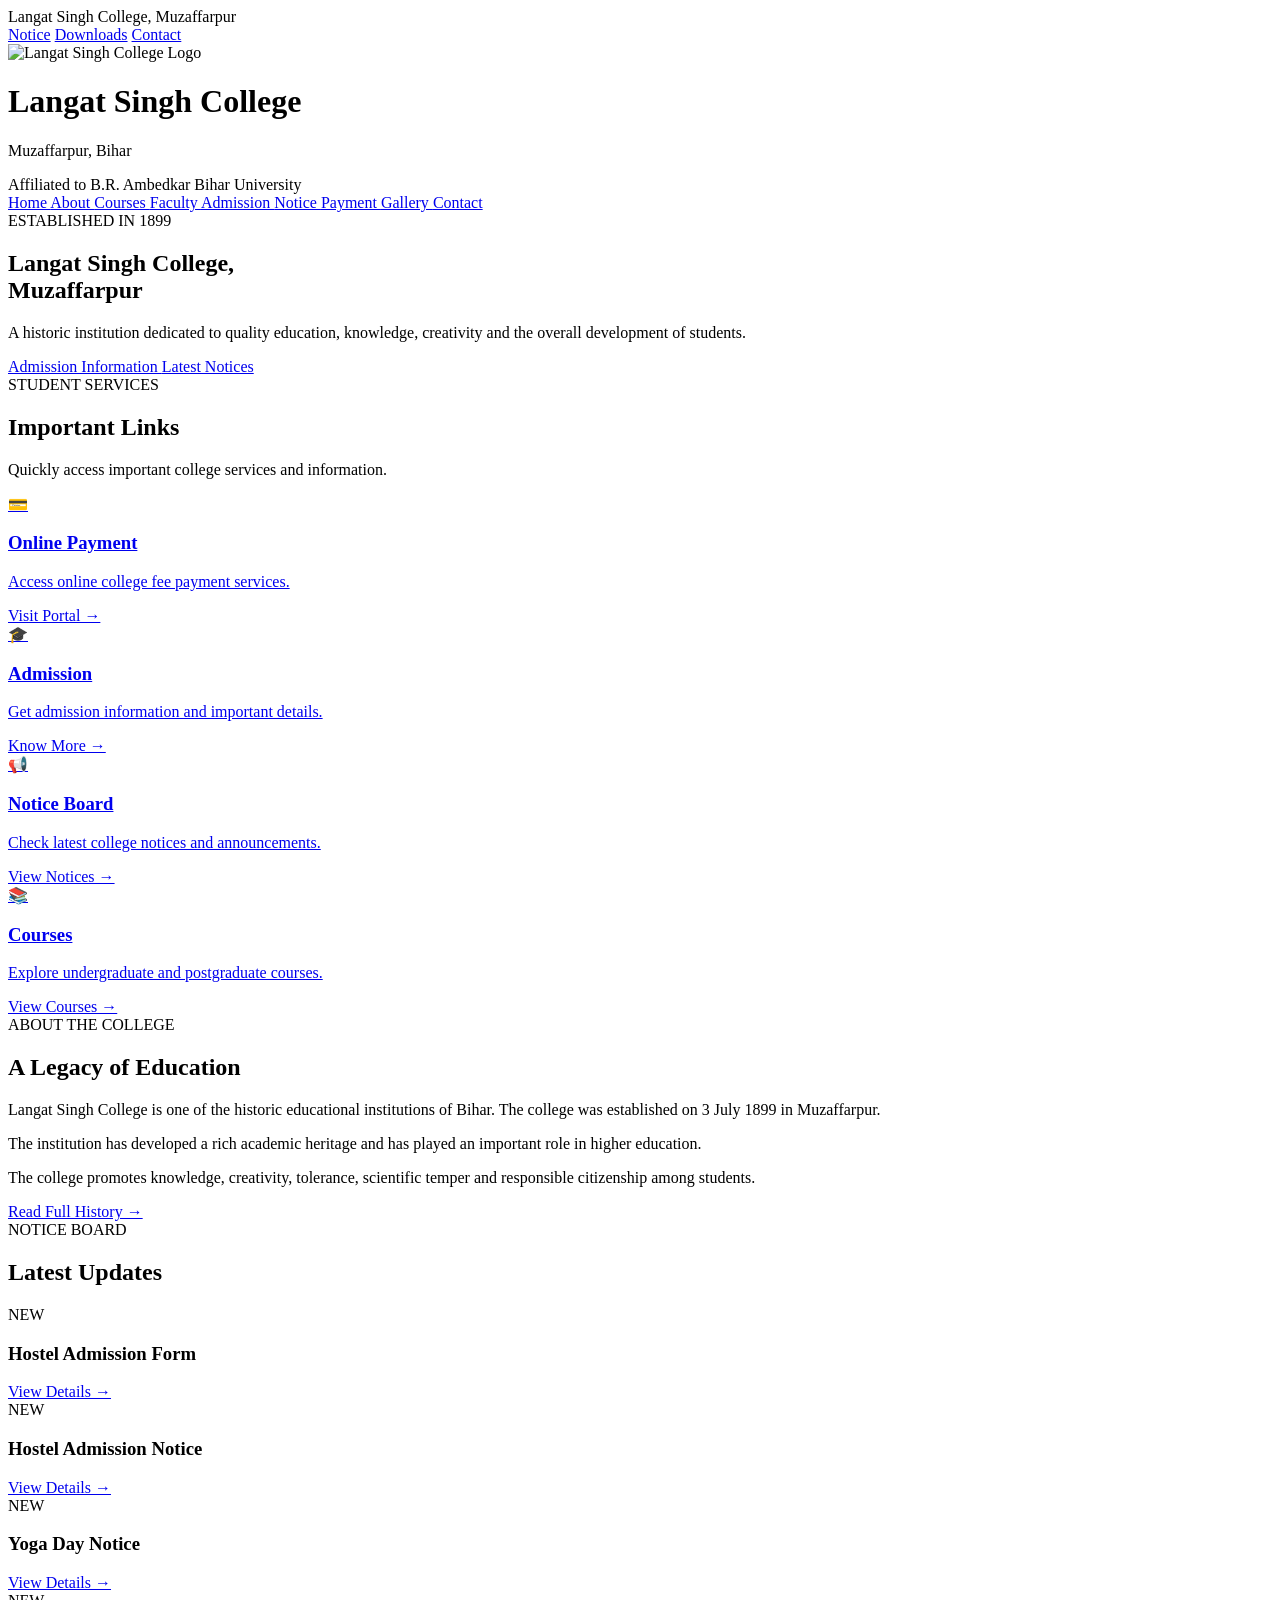
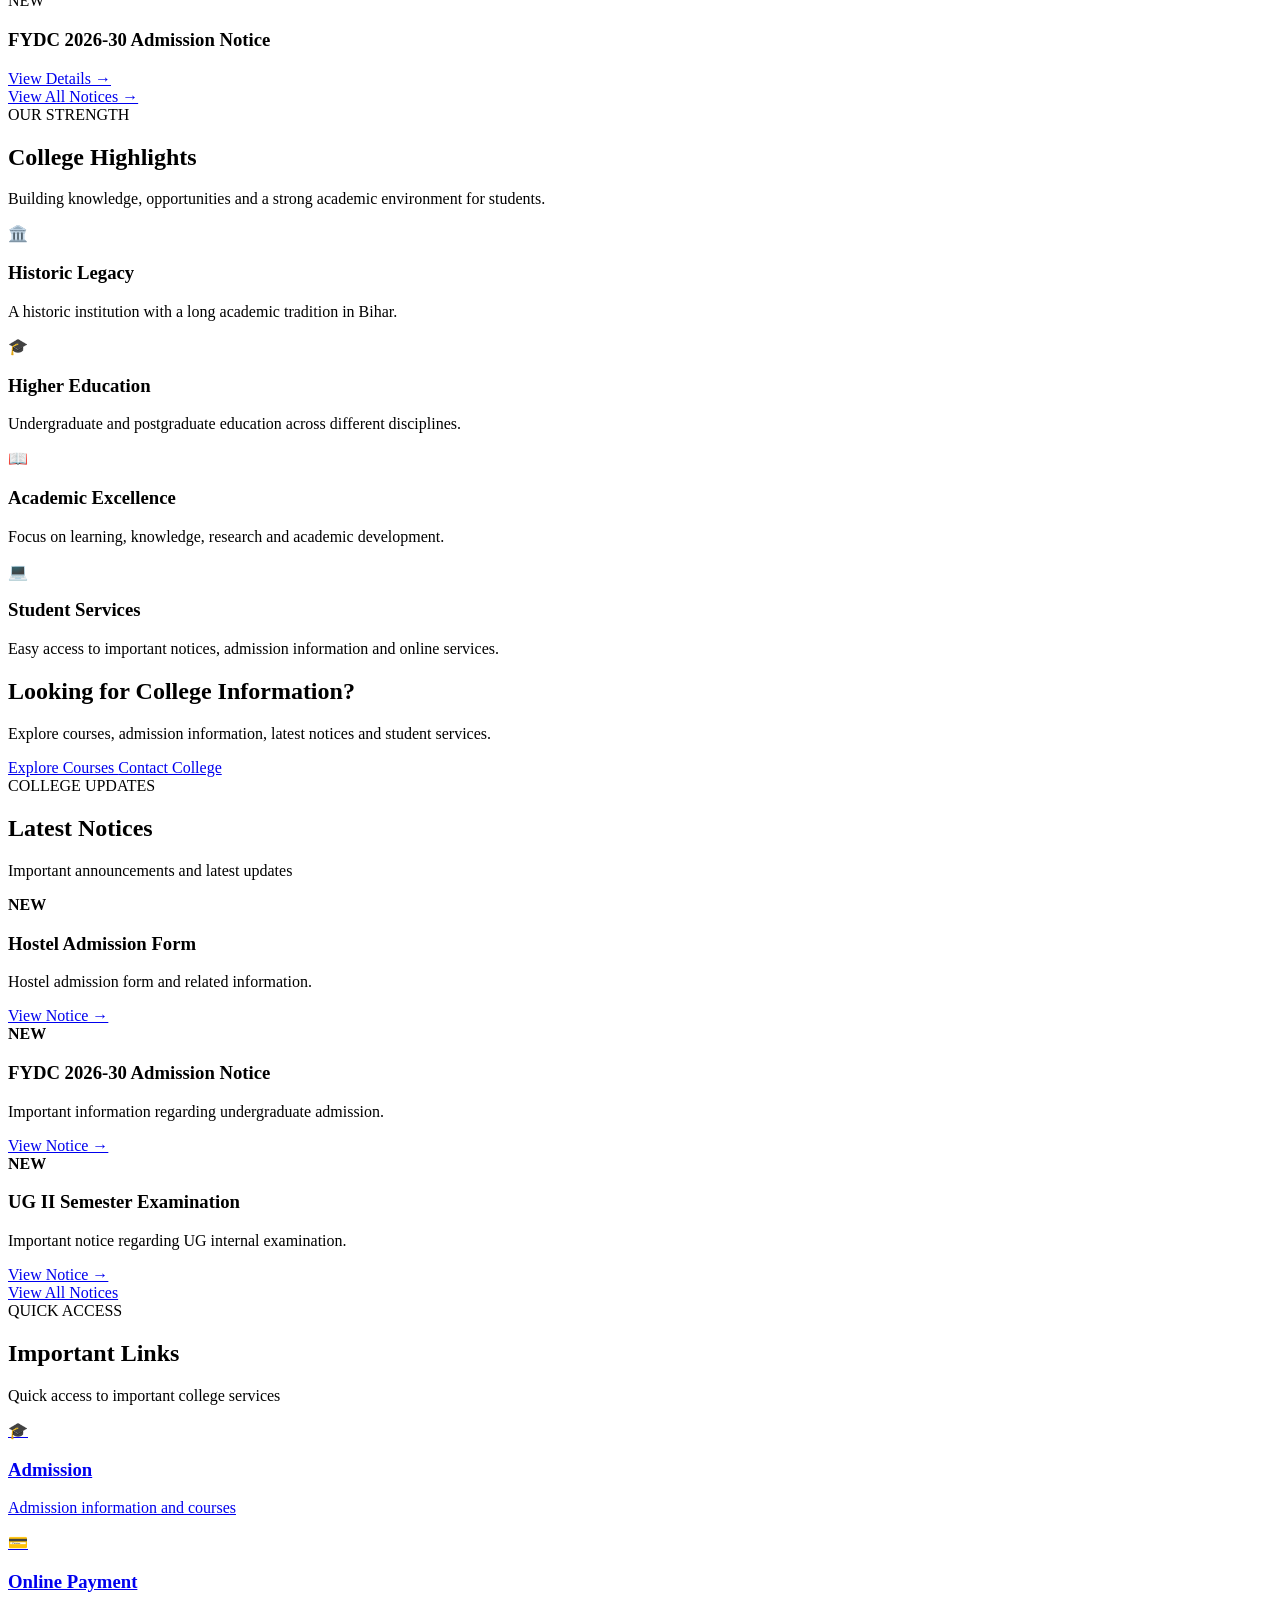
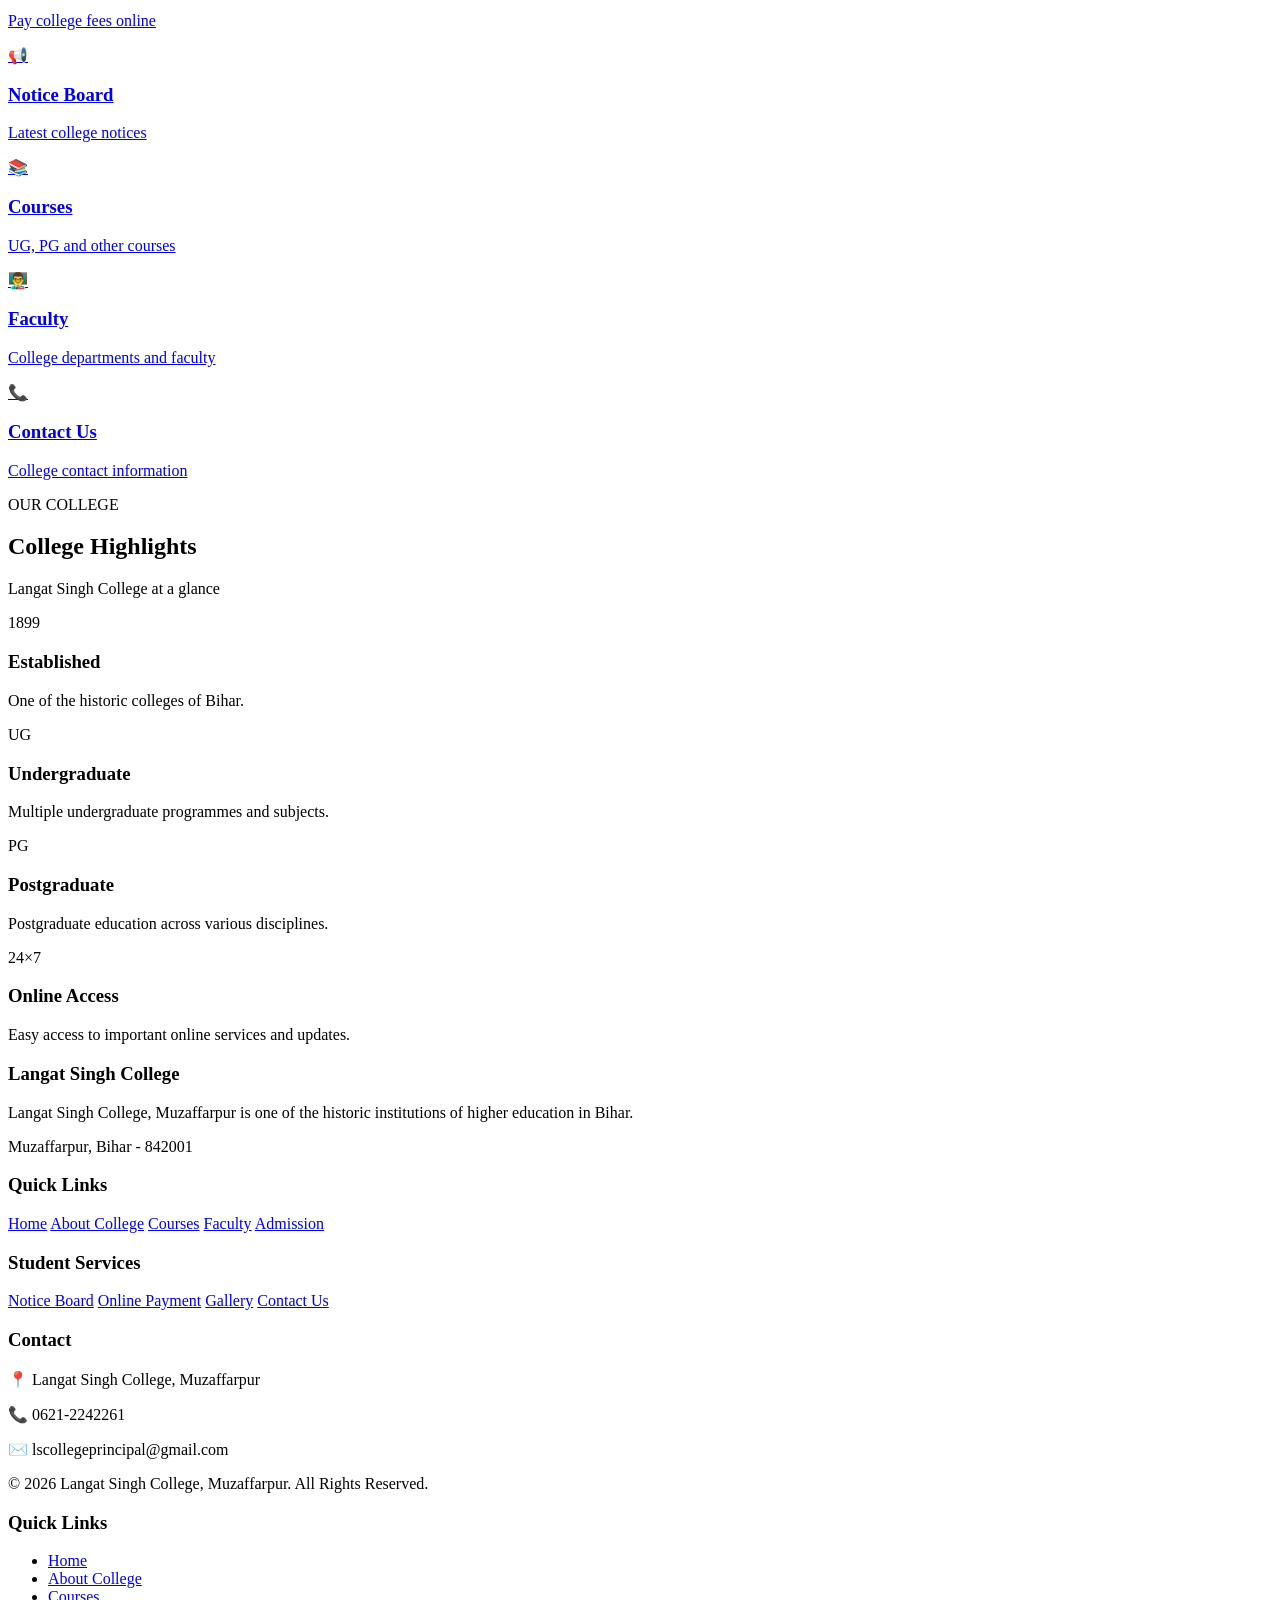
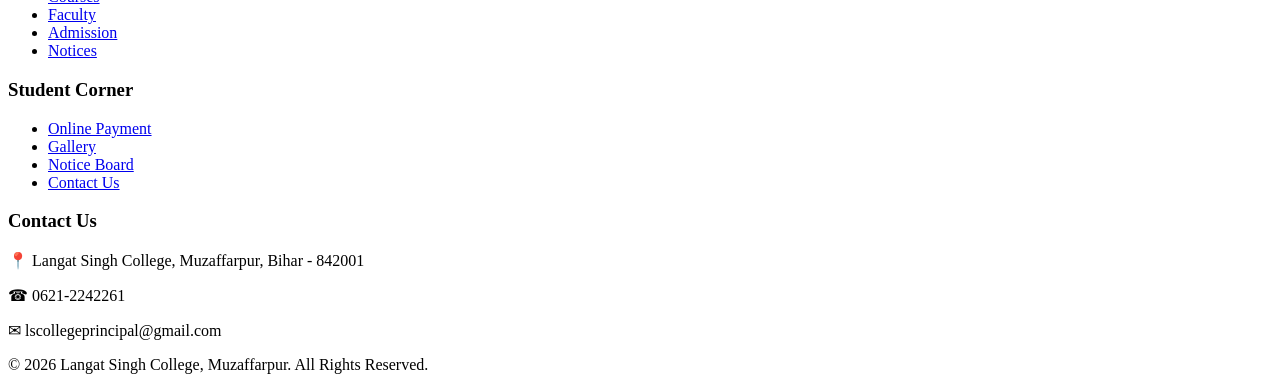
==== index.html @ 0f3611cc "Add files via upload" ====
<!DOCTYPE html>
<html lang="en">

<head>
    <meta charset="UTF-8">
    <meta name="viewport" content="width=device-width, initial-scale=1.0">

    <title>Langat Singh College | Muzaffarpur</title>

    <meta name="description"
        content="Langat Singh College, Muzaffarpur, Bihar - Official college information, admission, courses, notices and student services.">

    <link rel="stylesheet" href="css/style.css">
</head>

<body>

    <!-- ================= TOP BAR ================= -->

    <div class="top-bar">

        <div class="container top-bar-content">

            <div class="top-left">
                <span>Langat Singh College, Muzaffarpur</span>
            </div>

            <div class="top-right">
                <a href="notices.html">Notice</a>
                <a href="#">Downloads</a>
                <a href="contact.html">Contact</a>
            </div>

        </div>

    </div>


    <!-- ================= COLLEGE HEADER ================= -->

    <header class="college-header">

        <div class="container header-content">

            <div class="college-logo">
    <img src="images/logo.png" alt="Langat Singh College Logo">
</div>

                
            

            


            <div class="college-title">

                <h1>Langat Singh College</h1>

                <p>Muzaffarpur, Bihar</p>

                <span>
                    Affiliated to B.R. Ambedkar Bihar University
                </span>

            </div>

        </div>

    </header>


    <!-- ================= NAVIGATION ================= -->

    <nav class="navbar">

        <div class="container">

            <div class="nav-links">

                <a href="index.html" class="active">
                    Home
                </a>

                <a href="about.html">
                    About
                </a>

                <a href="courses.html">
                    Courses
                </a>

                <a href="faculty.html">
                    Faculty
                </a>

                <a href="admission.html">
                    Admission
                </a>

                <a href="notices.html">
                    Notice
                </a>

                <a href="payment.html">
                    Payment
                </a>

                <a href="gallery.html">
                    Gallery
                </a>

                <a href="contact.html">
                    Contact
                </a>

            </div>

        </div>

    </nav>


    <!-- ================= HERO SECTION ================= -->

    <section class="hero">

        <div class="container">

            <div class="hero-content">

                <div class="hero-text">

                    <div class="hero-tag">
                        ESTABLISHED IN 1899
                    </div>


                    <h2>
                        Langat Singh College,
                        <br>
                        Muzaffarpur
                    </h2>


                    <p>
                        A historic institution dedicated to quality
                        education, knowledge, creativity and the overall
                        development of students.
                    </p>


                    <div class="hero-buttons">

                        <a href="admission.html" class="btn">
                            Admission Information
                        </a>

                        <a href="notices.html" class="btn btn-outline">
                            Latest Notices
                        </a>

                    </div>

                </div>

            </div>

        </div>

    </section>


    <!-- ================= IMPORTANT SERVICES ================= -->

    <section class="quick-section">

        <div class="container">

            <div class="section-heading">

                <span>STUDENT SERVICES</span>

                <h2>
                    Important Links
                </h2>

                <p>
                    Quickly access important college services and
                    information.
                </p>

            </div>


            <div class="services-grid">


                <!-- PAYMENT -->

                <a href="payment.html" class="service-card">

                    <div class="service-icon">
                        💳
                    </div>

                    <h3>
                        Online Payment
                    </h3>

                    <p>
                        Access online college fee payment services.
                    </p>

                    <span class="read-more">
                        Visit Portal →
                    </span>

                </a>


                <!-- ADMISSION -->

                <a href="admission.html" class="service-card">

                    <div class="service-icon">
                        🎓
                    </div>

                    <h3>
                        Admission
                    </h3>

                    <p>
                        Get admission information and important details.
                    </p>

                    <span class="read-more">
                        Know More →
                    </span>

                </a>


                <!-- NOTICE -->

                <a href="notices.html" class="service-card">

                    <div class="service-icon">
                        📢
                    </div>

                    <h3>
                        Notice Board
                    </h3>

                    <p>
                        Check latest college notices and announcements.
                    </p>

                    <span class="read-more">
                        View Notices →
                    </span>

                </a>


                <!-- COURSES -->

                <a href="courses.html" class="service-card">

                    <div class="service-icon">
                        📚
                    </div>

                    <h3>
                        Courses
                    </h3>

                    <p>
                        Explore undergraduate and postgraduate courses.
                    </p>

                    <span class="read-more">
                        View Courses →
                    </span>

                </a>

            </div>

        </div>

    </section>


    <!-- ================= ABOUT + NOTICE ================= -->

    <section class="main-section">

        <div class="container main-grid">


            <!-- ABOUT COLLEGE -->

            <div class="about-box">

                <div class="section-heading left">

                    <span>ABOUT THE COLLEGE</span>

                    <h2>
                        A Legacy of Education
                    </h2>

                </div>


                <p>
                    Langat Singh College is one of the historic
                    educational institutions of Bihar. The college
                    was established on 3 July 1899 in Muzaffarpur.
                </p>


                <p>
                    The institution has developed a rich academic
                    heritage and has played an important role in
                    higher education.
                </p>


                <p>
                    The college promotes knowledge, creativity,
                    tolerance, scientific temper and responsible
                    citizenship among students.
                </p>


                <a href="about.html" class="read-more">
                    Read Full History →
                </a>

            </div>


            <!-- NOTICE BOARD -->

            <div class="notice-box">

                <div class="section-heading left">

                    <span>NOTICE BOARD</span>

                    <h2>
                        Latest Updates
                    </h2>

                </div>


                <div class="notice-list">


                    <div class="notice-item">

                        <div class="notice-date">
                            NEW
                        </div>

                        <div class="notice-content">

                            <h3>
                                Hostel Admission Form
                            </h3>

                            <a href="notices.html">
                                View Details →
                            </a>

                        </div>

                    </div>


                    <div class="notice-item">

                        <div class="notice-date">
                            NEW
                        </div>

                        <div class="notice-content">

                            <h3>
                                Hostel Admission Notice
                            </h3>

                            <a href="notices.html">
                                View Details →
                            </a>

                        </div>

                    </div>


                    <div class="notice-item">

                        <div class="notice-date">
                            NEW
                        </div>

                        <div class="notice-content">

                            <h3>
                                Yoga Day Notice
                            </h3>

                            <a href="notices.html">
                                View Details →
                            </a>

                        </div>

                    </div>


                    <div class="notice-item">

                        <div class="notice-date">
                            NEW
                        </div>

                        <div class="notice-content">

                            <h3>
                                FYDC 2026-30 Admission Notice
                            </h3>

                            <a href="notices.html">
                                View Details →
                            </a>

                        </div>

                    </div>


                </div>


                <a href="notices.html" class="view-all">
                    View All Notices →
                </a>

            </div>

        </div>

    </section>


    <!-- ================= COLLEGE HIGHLIGHTS ================= -->

    <section class="features-section">

        <div class="container">

            <div class="section-heading">

                <span>OUR STRENGTH</span>

                <h2>
                    College Highlights
                </h2>

                <p>
                    Building knowledge, opportunities and a strong
                    academic environment for students.
                </p>

            </div>


            <div class="features-grid">


                <div class="feature-card">

                    <div class="feature-icon">
                        🏛️
                    </div>

                    <h3>
                        Historic Legacy
                    </h3>

                    <p>
                        A historic institution with a long academic
                        tradition in Bihar.
                    </p>

                </div>


                <div class="feature-card">

                    <div class="feature-icon">
                        🎓
                    </div>

                    <h3>
                        Higher Education
                    </h3>

                    <p>
                        Undergraduate and postgraduate education across
                        different disciplines.
                    </p>

                </div>


                <div class="feature-card">

                    <div class="feature-icon">
                        📖
                    </div>

                    <h3>
                        Academic Excellence
                    </h3>

                    <p>
                        Focus on learning, knowledge, research and
                        academic development.
                    </p>

                </div>


                <div class="feature-card">

                    <div class="feature-icon">
                        💻
                    </div>

                    <h3>
                        Student Services
                    </h3>

                    <p>
                        Easy access to important notices, admission
                        information and online services.
                    </p>

                </div>


            </div>

        </div>

    </section>


    <!-- ================= CALL TO ACTION ================= -->

    <section class="cta-section">

        <div class="container">

            <div class="cta-content">

                <h2>
                    Looking for College Information?
                </h2>

                <p>
                    Explore courses, admission information, latest
                    notices and student services.
                </p>


                <div class="cta-buttons">

                    <a href="courses.html" class="btn">
                        Explore Courses
                    </a>

                    <a href="contact.html" class="btn btn-outline">
                        Contact College
                    </a>

                </div>

            </div>

        </div>

    </section>


    <!-- ================= FOOTER ================= -->

    <!-- LATEST NOTICES -->
<section class="latest-notices">
    <div class="container">

        <div class="section-heading">
            <span>COLLEGE UPDATES</span>
            <h2>Latest Notices</h2>
            <p>Important announcements and latest updates</p>
        </div>

        <div class="notice-grid">

            <div class="notice-card">
                <div class="notice-date">
                    <strong>NEW</strong>
                </div>
                <div class="notice-content">
                    <h3>Hostel Admission Form</h3>
                    <p>Hostel admission form and related information.</p>
                    <a href="notices.html">View Notice →</a>
                </div>
            </div>

            <div class="notice-card">
                <div class="notice-date">
                    <strong>NEW</strong>
                </div>
                <div class="notice-content">
                    <h3>FYDC 2026-30 Admission Notice</h3>
                    <p>Important information regarding undergraduate admission.</p>
                    <a href="notices.html">View Notice →</a>
                </div>
            </div>

            <div class="notice-card">
                <div class="notice-date">
                    <strong>NEW</strong>
                </div>
                <div class="notice-content">
                    <h3>UG II Semester Examination</h3>
                    <p>Important notice regarding UG internal examination.</p>
                    <a href="notices.html">View Notice →</a>
                </div>
            </div>

        </div>

        <div class="notice-button">
            <a href="notices.html">View All Notices</a>
        </div>

    </div>
</section>
  <!-- IMPORTANT LINKS -->
<section class="important-links">
    <div class="container">

        <div class="section-heading">
            <span>QUICK ACCESS</span>
            <h2>Important Links</h2>
            <p>Quick access to important college services</p>
        </div>

        <div class="links-grid">

            <a href="admission.html" class="link-card">
                <div class="link-icon">🎓</div>
                <h3>Admission</h3>
                <p>Admission information and courses</p>
            </a>

            <a href="payment.html" class="link-card">
                <div class="link-icon">💳</div>
                <h3>Online Payment</h3>
                <p>Pay college fees online</p>
            </a>

            <a href="notices.html" class="link-card">
                <div class="link-icon">📢</div>
                <h3>Notice Board</h3>
                <p>Latest college notices</p>
            </a>

            <a href="courses.html" class="link-card">
                <div class="link-icon">📚</div>
                <h3>Courses</h3>
                <p>UG, PG and other courses</p>
            </a>

            <a href="faculty.html" class="link-card">
                <div class="link-icon">👨‍🏫</div>
                <h3>Faculty</h3>
                <p>College departments and faculty</p>
            </a>

            <a href="contact.html" class="link-card">
                <div class="link-icon">📞</div>
                <h3>Contact Us</h3>
                <p>College contact information</p>
            </a>

        </div>

    </div>
</section>  
<!-- COLLEGE HIGHLIGHTS -->
<section class="college-highlights">
    <div class="container">

        <div class="section-heading">
            <span>OUR COLLEGE</span>
            <h2>College Highlights</h2>
            <p>Langat Singh College at a glance</p>
        </div>

        <div class="highlight-grid">

            <div class="highlight-card">
                <div class="highlight-number">1899</div>
                <h3>Established</h3>
                <p>One of the historic colleges of Bihar.</p>
            </div>

            <div class="highlight-card">
                <div class="highlight-number">UG</div>
                <h3>Undergraduate</h3>
                <p>Multiple undergraduate programmes and subjects.</p>
            </div>

            <div class="highlight-card">
                <div class="highlight-number">PG</div>
                <h3>Postgraduate</h3>
                <p>Postgraduate education across various disciplines.</p>
            </div>

            <div class="highlight-card">
                <div class="highlight-number">24×7</div>
                <h3>Online Access</h3>
                <p>Easy access to important online services and updates.</p>
            </div>

        </div>

    </div>
</section>
<footer class="main-footer">

    <div class="footer-container">

        <div class="footer-column">
            <h3>Langat Singh College</h3>
            <p>
                Langat Singh College, Muzaffarpur is one of the historic
                institutions of higher education in Bihar.
            </p>

            <p>
                Muzaffarpur, Bihar - 842001
            </p>
        </div>

        <div class="footer-column">
            <h3>Quick Links</h3>

            <a href="index.html">Home</a>
            <a href="about.html">About College</a>
            <a href="courses.html">Courses</a>
            <a href="faculty.html">Faculty</a>
            <a href="admission.html">Admission</a>
        </div>

        <div class="footer-column">
            <h3>Student Services</h3>

            <a href="notices.html">Notice Board</a>
            <a href="payment.html">Online Payment</a>
            <a href="gallery.html">Gallery</a>
            <a href="contact.html">Contact Us</a>
        </div>

        <div class="footer-column">
            <h3>Contact</h3>

            <p>📍 Langat Singh College, Muzaffarpur</p>
            <p>📞 0621-2242261</p>
            <p>✉️ lscollegeprincipal@gmail.com</p>
        </div>

    </div>

    <div class="footer-bottom">
        <p>
            © 2026 Langat Singh College, Muzaffarpur. All Rights Reserved.
        </p>
    </div>

</footer>

            <!-- QUICK LINKS -->

            <div class="footer-column">

                <h3>
                    Quick Links
                </h3>

                <ul>

                    <li>
                        <a href="index.html">
                            Home
                        </a>
                    </li>

                    <li>
                        <a href="about.html">
                            About College
                        </a>
                    </li>

                    <li>
                        <a href="courses.html">
                            Courses
                        </a>
                    </li>

                    <li>
                        <a href="faculty.html">
                            Faculty
                        </a>
                    </li>

                    <li>
                        <a href="admission.html">
                            Admission
                        </a>
                    </li>

                    <li>
                        <a href="notices.html">
                            Notices
                        </a>
                    </li>

                </ul>

            </div>


            <!-- STUDENT CORNER -->

            <div class="footer-column">

                <h3>
                    Student Corner
                </h3>

                <ul>

                    <li>
                        <a href="payment.html">
                            Online Payment
                        </a>
                    </li>

                    <li>
                        <a href="gallery.html">
                            Gallery
                        </a>
                    </li>

                    <li>
                        <a href="notices.html">
                            Notice Board
                        </a>
                    </li>

                    <li>
                        <a href="contact.html">
                            Contact Us
                        </a>
                    </li>

                </ul>

            </div>


            <!-- CONTACT -->

            <div class="footer-column">

                <h3>
                    Contact Us
                </h3>

                <p>
                    📍 Langat Singh College,
                    Muzaffarpur, Bihar - 842001
                </p>

                <p>
                    ☎ 0621-2242261
                </p>

                <p>
                    ✉ lscollegeprincipal@gmail.com
                </p>

            </div>

        </div>


        <div class="footer-bottom">

            <div class="container">

                <p>
                    © 2026 Langat Singh College, Muzaffarpur.
                    All Rights Reserved.
                </p>

            </div>

        </div>

    </footer>


    <!-- ================= JAVASCRIPT ================= -->

    <script src="js/script.js"></script>

</body>

</html>
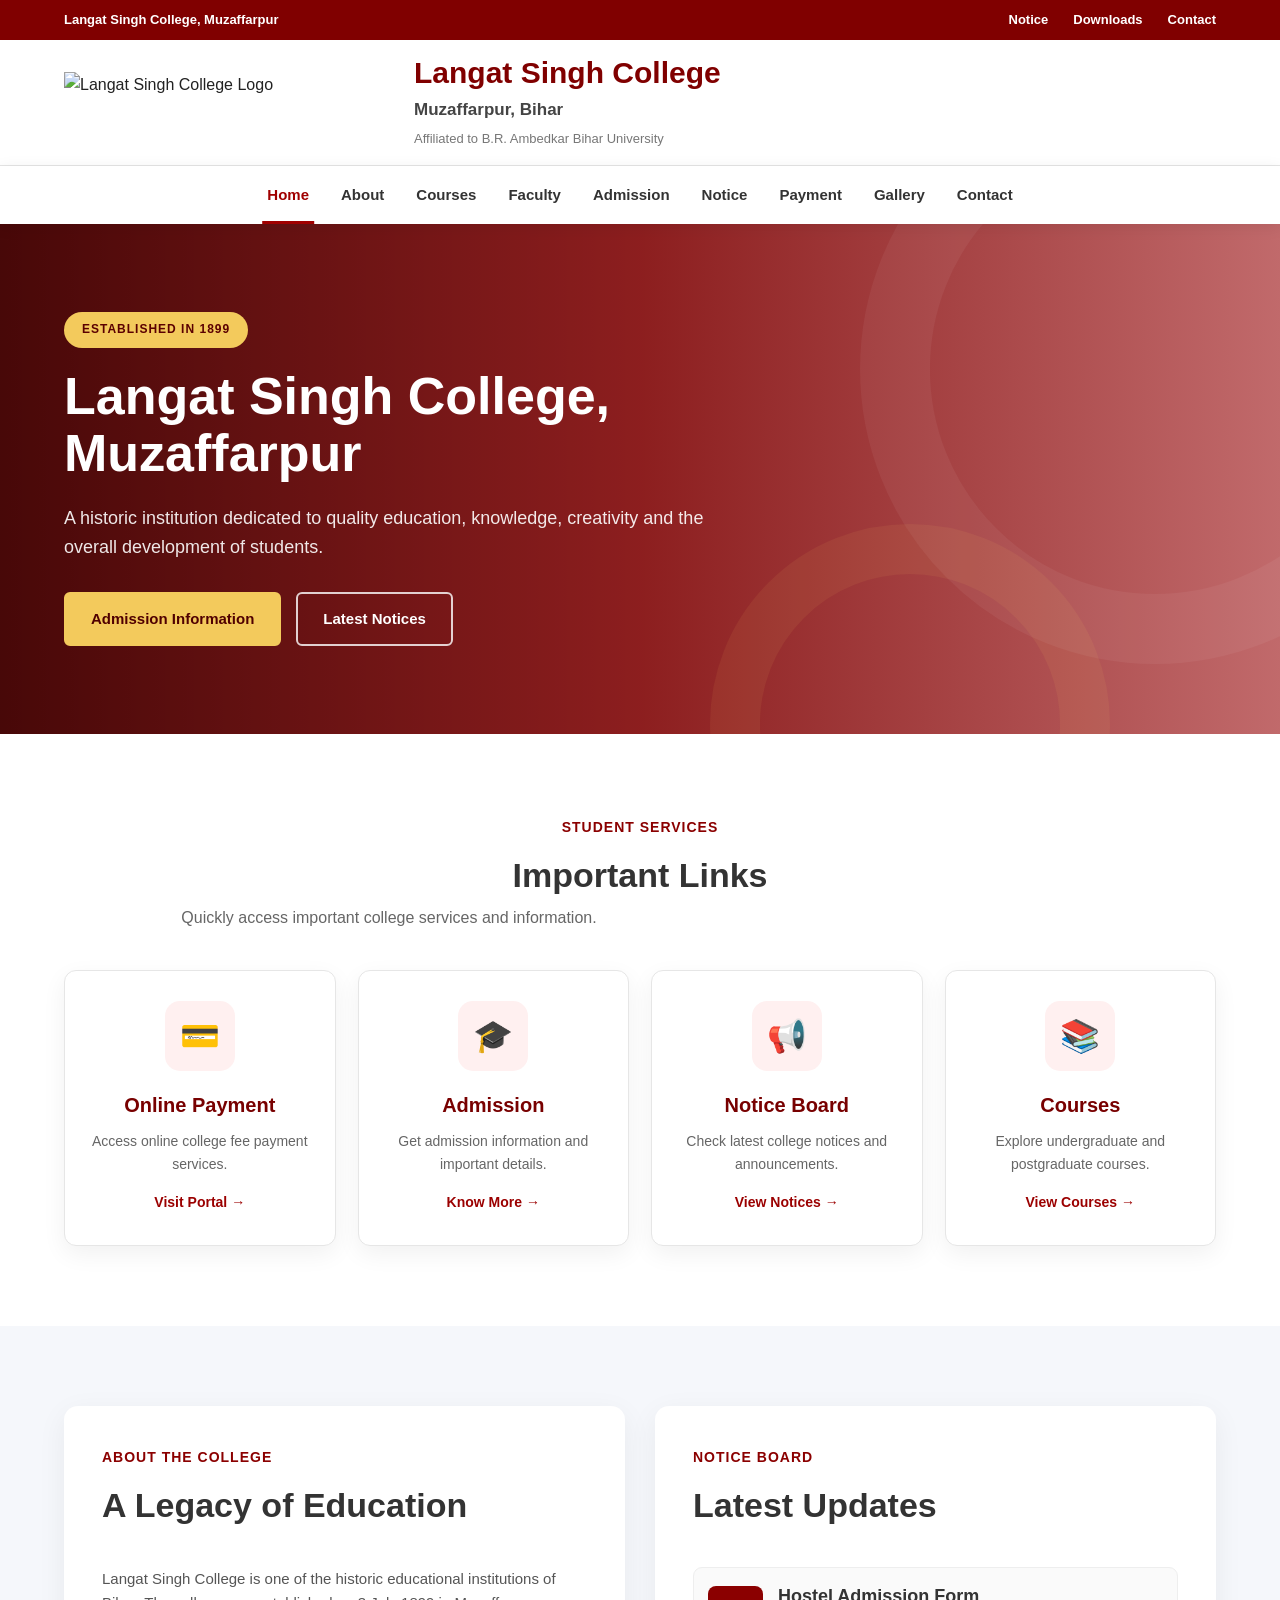
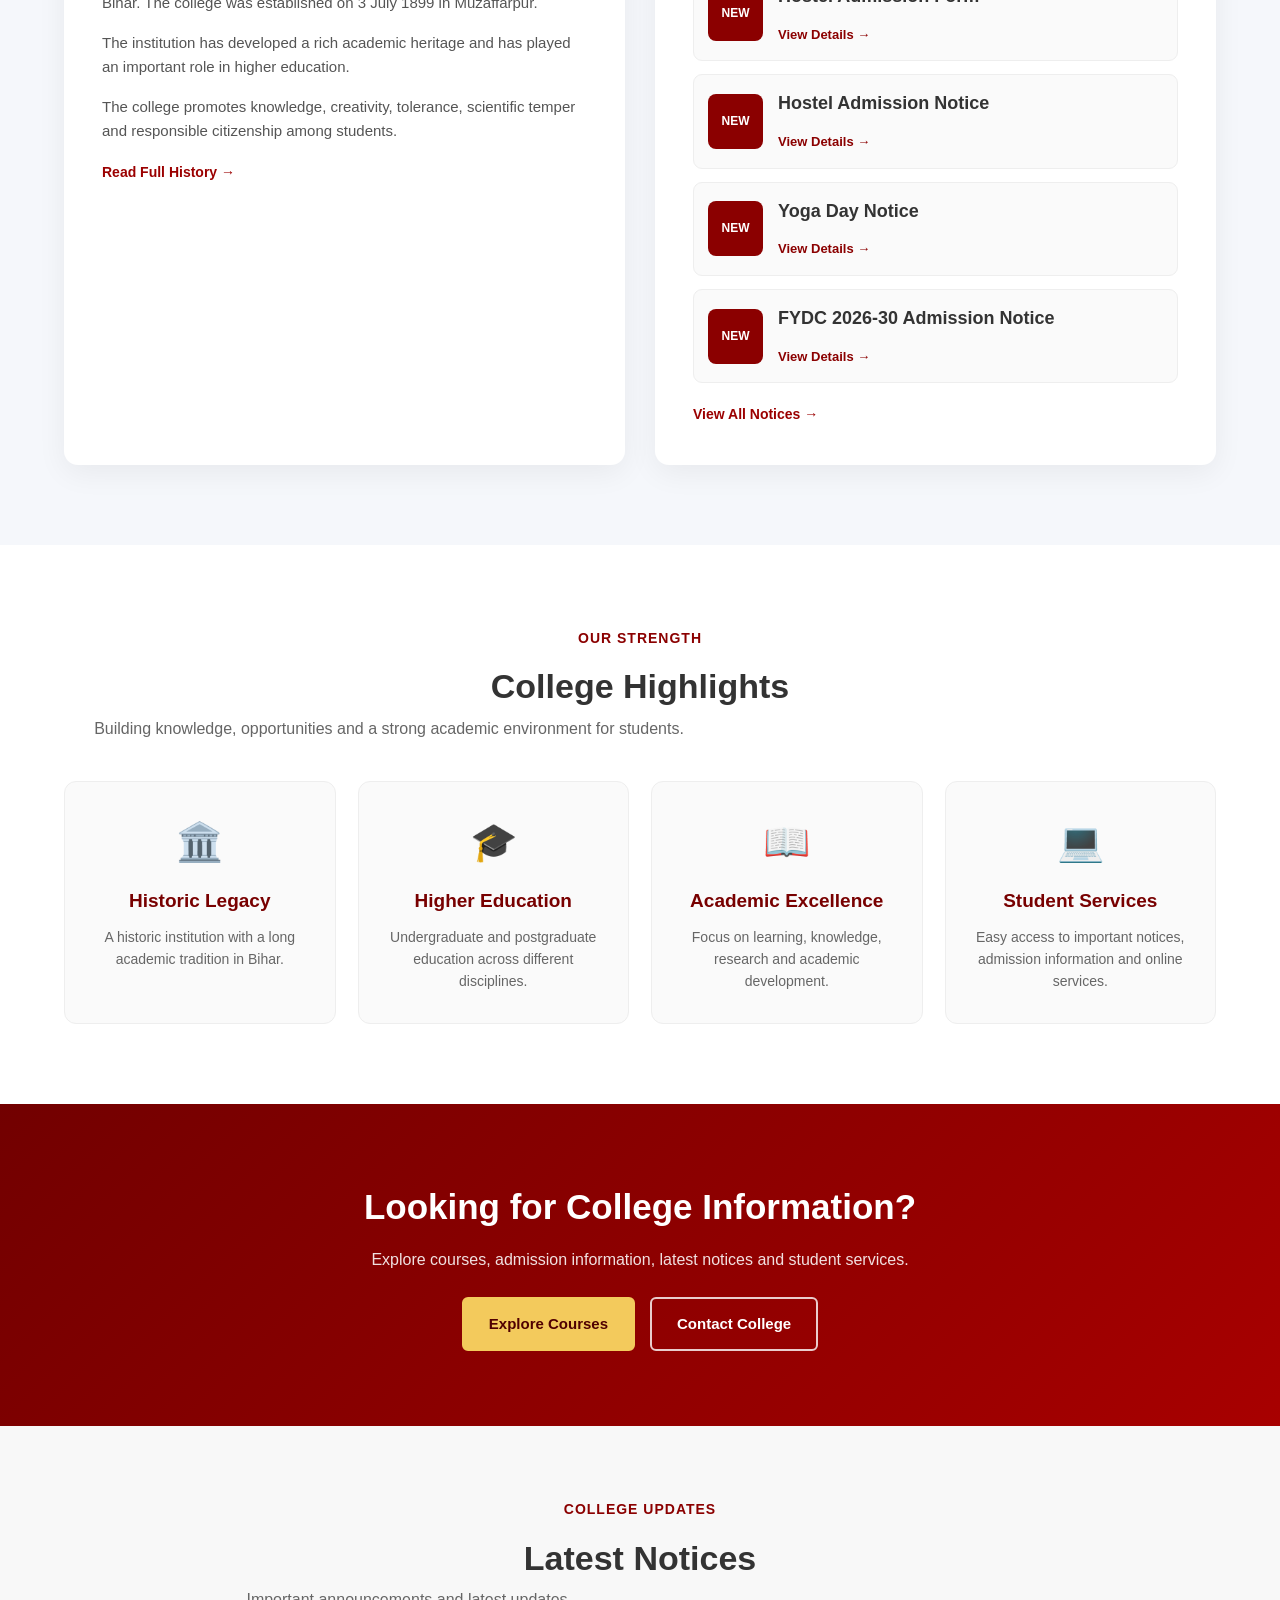
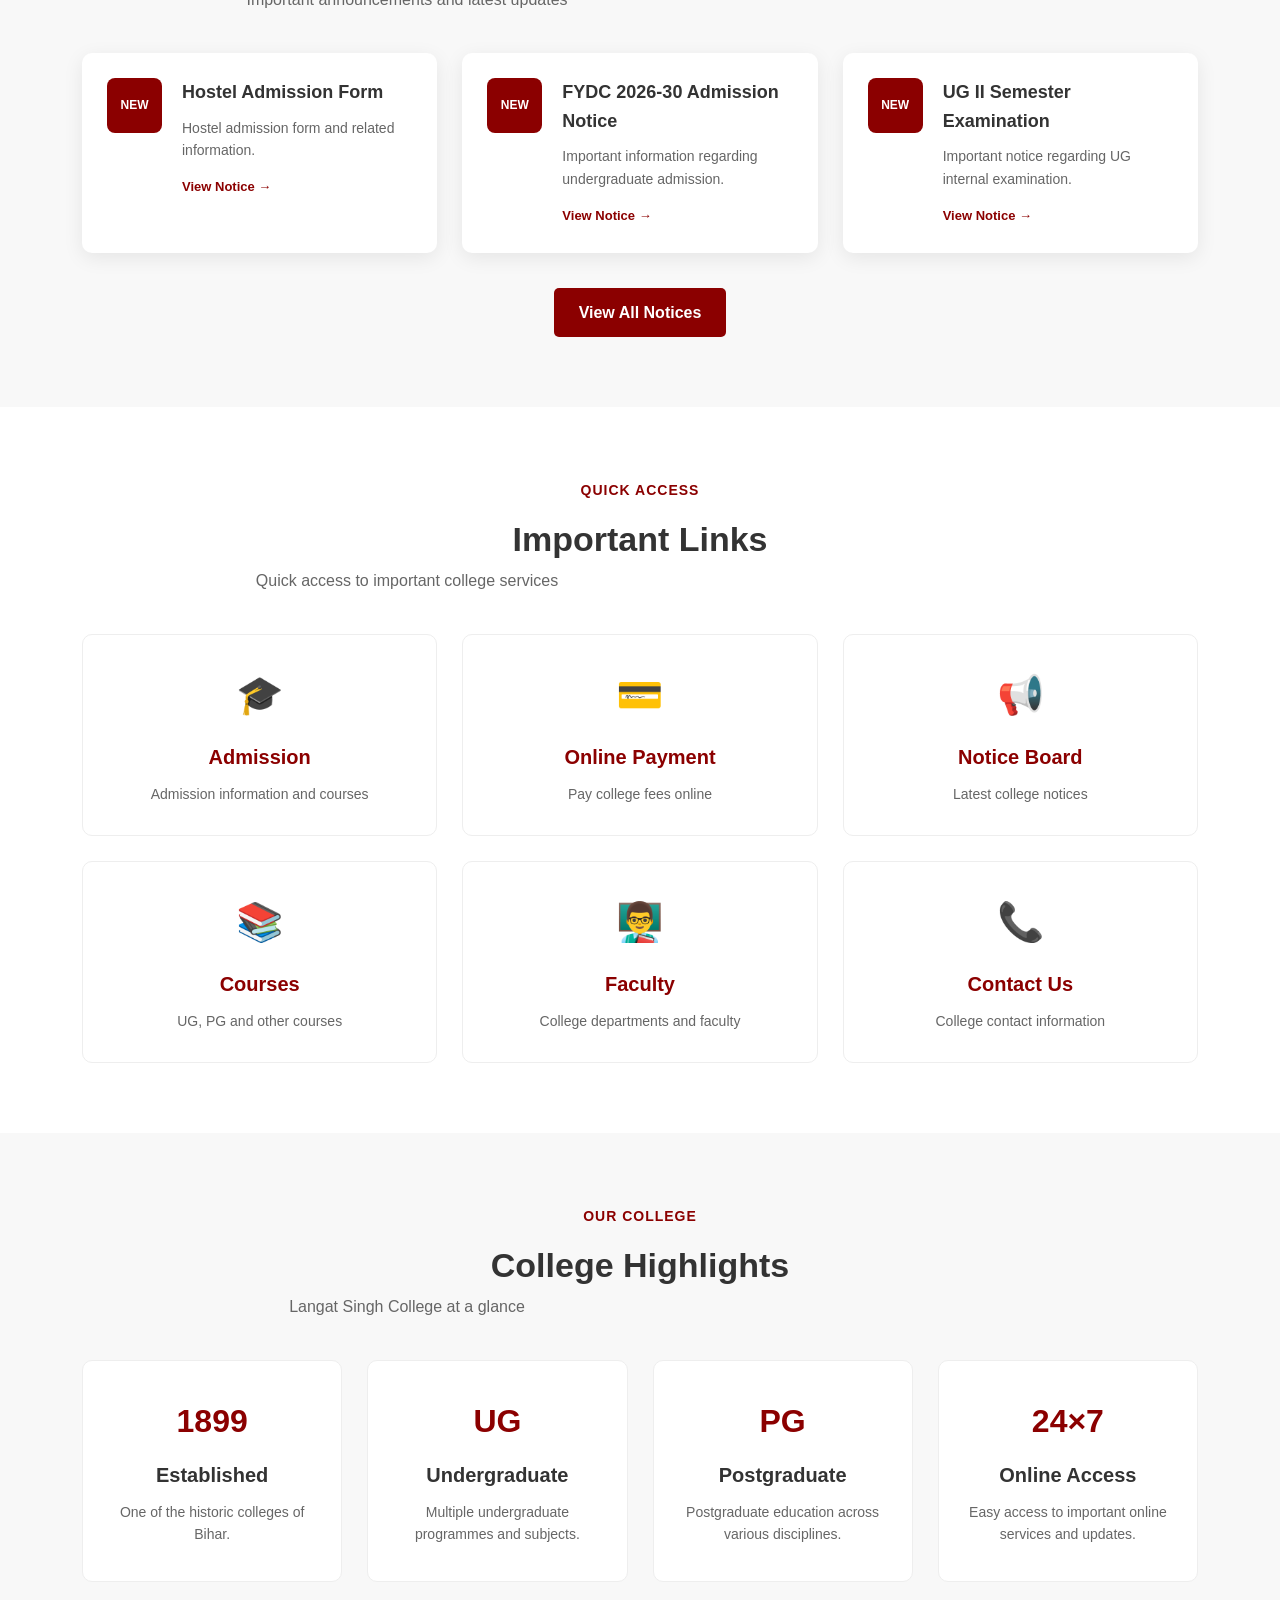
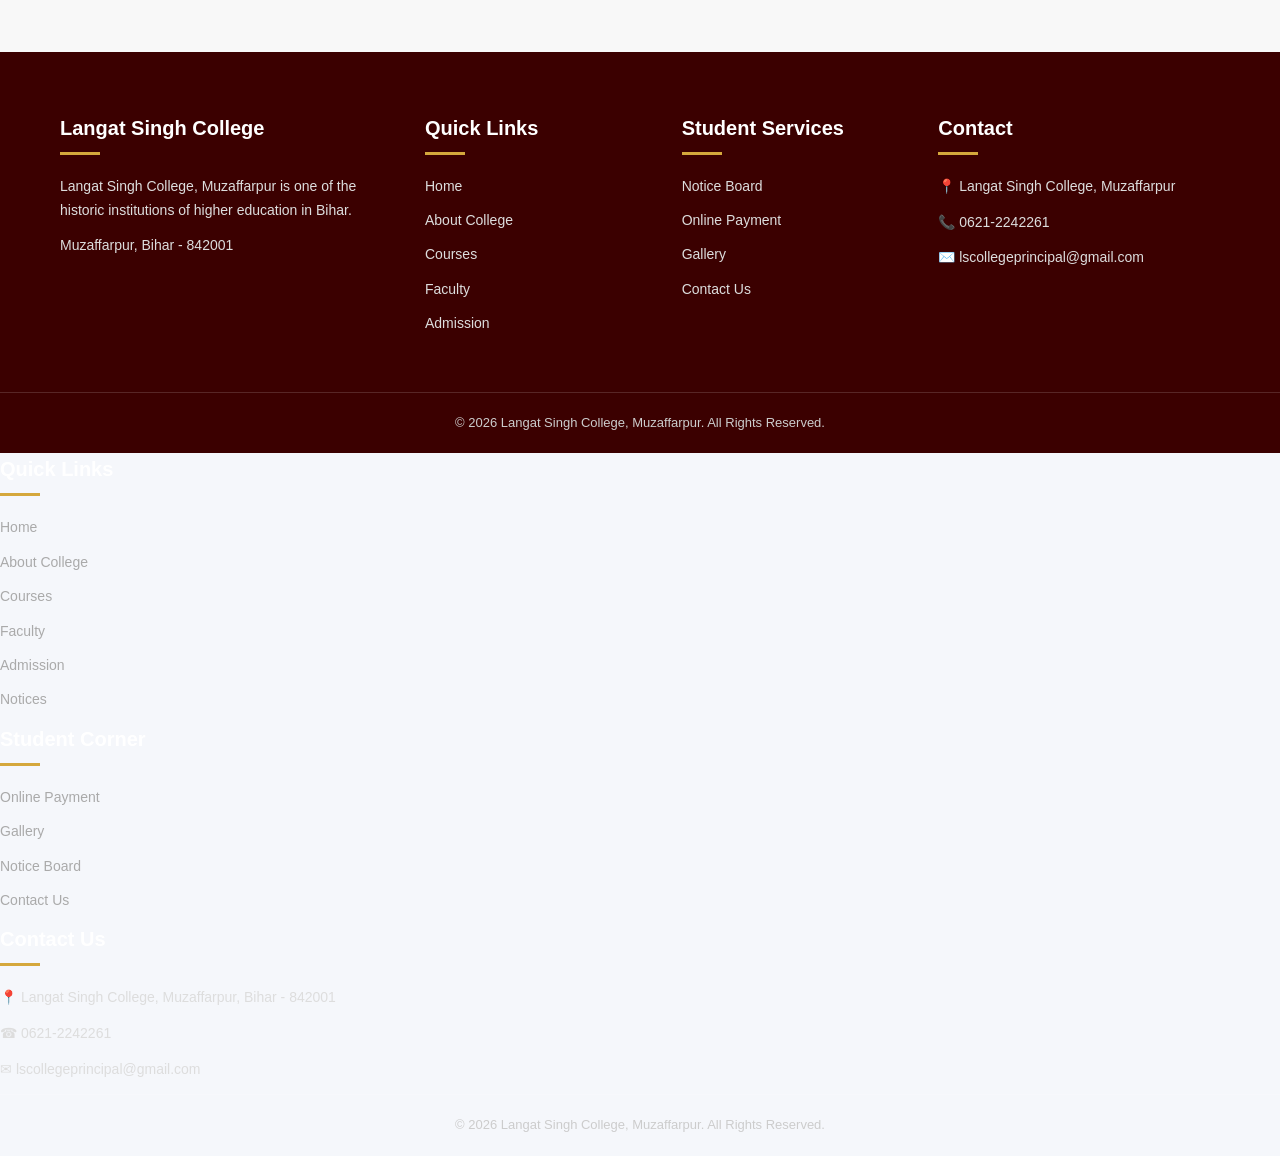
==== commit 4c32ec13: "Update index.html" ====
--- a/index.html
+++ b/index.html
@@ -10,7 +10,7 @@
     <meta name="description"
         content="Langat Singh College, Muzaffarpur, Bihar - Official college information, admission, courses, notices and student services.">
 
-    <link rel="stylesheet" href="css/style.css">
+    <link rel="stylesheet" href="style.css">
 </head>
 
 <body>
@@ -938,4 +938,4 @@
 
 </body>
 
-</html>+</html>
--- a/style.css
+++ b/style.css
@@ -0,0 +1,1594 @@
+/* =========================================================
+   LANGAT SINGH COLLEGE
+   MAIN WEBSITE CSS
+   ========================================================= */
+
+
+/* ================= RESET ================= */
+
+* {
+    margin: 0;
+    padding: 0;
+    box-sizing: border-box;
+}
+
+html {
+    scroll-behavior: smooth;
+}
+
+body {
+    font-family: Arial, Helvetica, sans-serif;
+    background: #f5f7fb;
+    color: #222;
+    line-height: 1.6;
+}
+
+a {
+    text-decoration: none;
+}
+
+ul {
+    list-style: none;
+}
+
+img {
+    max-width: 100%;
+    display: block;
+}
+
+.container {
+    width: 90%;
+    max-width: 1200px;
+    margin: auto;
+}
+
+
+/* =========================================================
+   TOP BAR
+   ========================================================= */
+
+.top-bar {
+    background: #800000;
+    color: white;
+}
+
+.top-bar-content {
+    min-height: 40px;
+
+    display: flex;
+    align-items: center;
+    justify-content: space-between;
+}
+
+.top-left {
+    font-size: 13px;
+    font-weight: 600;
+}
+
+.top-right {
+    display: flex;
+    align-items: center;
+    gap: 25px;
+}
+
+.top-right a {
+    color: white;
+    font-size: 13px;
+    font-weight: 600;
+    transition: 0.3s;
+}
+
+.top-right a:hover {
+    color: #ffd45c;
+}
+
+
+/* =========================================================
+   COLLEGE HEADER
+   ========================================================= */
+
+.college-header {
+    background: white;
+    border-bottom: 1px solid #e5e5e5;
+}
+
+.header-content {
+    min-height: 125px;
+
+    display: flex;
+    align-items: center;
+
+    gap: 28px;
+}
+
+
+/* ---------- COLLEGE LOGO ---------- */
+
+.college-logo {
+    width: 322px;
+    height: 62px;
+
+    flex-shrink: 0;
+
+    display: flex;
+    align-items: center;
+}
+
+.college-logo img {
+    width: 322px;
+    height: 62px;
+
+    object-fit: contain;
+    object-position: left center;
+}
+
+
+/* ---------- COLLEGE TITLE ---------- */
+
+.college-title h1 {
+    color: #800000;
+
+    font-size: 30px;
+
+    line-height: 1.2;
+
+    margin-bottom: 5px;
+
+    font-weight: 800;
+}
+
+.college-title p {
+    color: #444;
+
+    font-size: 17px;
+
+    font-weight: 700;
+
+    margin-bottom: 2px;
+}
+
+.college-title span {
+    color: #777;
+
+    font-size: 13px;
+}
+
+
+/* =========================================================
+   NAVIGATION
+   ========================================================= */
+
+.navbar {
+    background: white;
+
+    box-shadow: 0 3px 15px rgba(0, 0, 0, 0.08);
+
+    position: sticky;
+
+    top: 0;
+
+    z-index: 1000;
+}
+
+.nav-links {
+    display: flex;
+
+    justify-content: center;
+
+    align-items: center;
+
+    flex-wrap: wrap;
+}
+
+.nav-links a {
+    position: relative;
+
+    color: #333;
+
+    font-size: 15px;
+
+    font-weight: 600;
+
+    padding: 17px 16px;
+
+    transition: 0.3s;
+}
+
+.nav-links a::after {
+    content: "";
+
+    position: absolute;
+
+    width: 0;
+
+    height: 3px;
+
+    left: 50%;
+
+    bottom: 0;
+
+    background: #a00000;
+
+    transform: translateX(-50%);
+
+    transition: 0.3s;
+}
+
+.nav-links a:hover,
+.nav-links a.active {
+    color: #a00000;
+}
+
+.nav-links a:hover::after,
+.nav-links a.active::after {
+    width: 70%;
+}
+
+
+/* =========================================================
+   HERO
+   ========================================================= */
+
+.hero {
+    min-height: 510px;
+
+    display: flex;
+
+    align-items: center;
+
+    position: relative;
+
+    overflow: hidden;
+
+    background:
+        linear-gradient(
+            90deg,
+            rgba(66, 0, 0, 0.97),
+            rgba(126, 0, 0, 0.88),
+            rgba(165, 30, 30, 0.65)
+        );
+}
+
+.hero::before {
+    content: "";
+
+    position: absolute;
+
+    width: 450px;
+    height: 450px;
+
+    border: 70px solid rgba(255, 255, 255, 0.05);
+
+    border-radius: 50%;
+
+    right: -170px;
+    top: -150px;
+}
+
+.hero::after {
+    content: "";
+
+    position: absolute;
+
+    width: 300px;
+    height: 300px;
+
+    border: 50px solid rgba(255, 210, 100, 0.07);
+
+    border-radius: 50%;
+
+    right: 170px;
+    bottom: -190px;
+}
+
+.hero-content {
+    position: relative;
+
+    z-index: 2;
+
+    padding: 80px 0;
+}
+
+.hero-text {
+    max-width: 720px;
+
+    color: white;
+}
+
+.hero-tag {
+    display: inline-block;
+
+    background: #f3ca5c;
+
+    color: #5b0000;
+
+    padding: 8px 18px;
+
+    border-radius: 30px;
+
+    font-size: 12px;
+
+    font-weight: 800;
+
+    letter-spacing: 1px;
+
+    margin-bottom: 20px;
+}
+
+.hero h2 {
+    font-size: 52px;
+
+    line-height: 1.1;
+
+    font-weight: 800;
+
+    margin-bottom: 22px;
+}
+
+.hero p {
+    max-width: 650px;
+
+    color: rgba(255, 255, 255, 0.9);
+
+    font-size: 18px;
+
+    margin-bottom: 30px;
+}
+
+
+/* =========================================================
+   BUTTONS
+   ========================================================= */
+
+.hero-buttons,
+.cta-buttons {
+    display: flex;
+
+    gap: 15px;
+
+    flex-wrap: wrap;
+}
+
+.btn {
+    display: inline-flex;
+
+    align-items: center;
+
+    justify-content: center;
+
+    padding: 13px 25px;
+
+    background: #f3ca5c;
+
+    color: #500000;
+
+    border: 2px solid #f3ca5c;
+
+    border-radius: 6px;
+
+    font-size: 15px;
+
+    font-weight: 700;
+
+    transition: 0.3s;
+}
+
+.btn:hover {
+    background: white;
+
+    border-color: white;
+
+    transform: translateY(-3px);
+
+    box-shadow: 0 8px 20px rgba(0, 0, 0, 0.2);
+}
+
+.btn-outline {
+    background: transparent;
+
+    color: white;
+
+    border-color: rgba(255, 255, 255, 0.8);
+}
+
+.btn-outline:hover {
+    color: #800000;
+}
+
+
+/* =========================================================
+   COMMON SECTIONS
+   ========================================================= */
+
+.quick-section,
+.main-section,
+.features-section {
+    padding: 80px 0;
+}
+
+.quick-section {
+    background: white;
+}
+
+.section-heading {
+    text-align: center;
+
+    margin-bottom: 45px;
+}
+
+.section-heading span {
+    display: inline-block;
+
+    color: #9b0000;
+
+    font-size: 13px;
+
+    font-weight: 800;
+
+    letter-spacing: 1.5px;
+
+    margin-bottom: 8px;
+}
+
+.section-heading h2 {
+    color: #222;
+
+    font-size: 34px;
+
+    line-height: 1.25;
+
+    margin-bottom: 10px;
+}
+
+.section-heading p {
+    color: #666;
+
+    max-width: 650px;
+
+    margin: auto;
+}
+
+.section-heading.left {
+    text-align: left;
+}
+
+.section-heading.left p {
+    margin: 0;
+}
+
+
+/* =========================================================
+   SERVICES
+   ========================================================= */
+
+.services-grid {
+    display: grid;
+
+    grid-template-columns: repeat(4, 1fr);
+
+    gap: 22px;
+}
+
+.service-card {
+    background: white;
+
+    border: 1px solid #e6e6e6;
+
+    border-radius: 12px;
+
+    padding: 30px 22px;
+
+    text-align: center;
+
+    box-shadow: 0 8px 25px rgba(0, 0, 0, 0.06);
+
+    transition: 0.3s;
+}
+
+.service-card:hover {
+    transform: translateY(-8px);
+
+    border-color: #c62828;
+
+    box-shadow: 0 15px 35px rgba(120, 0, 0, 0.14);
+}
+
+.service-icon {
+    width: 70px;
+    height: 70px;
+
+    margin: 0 auto 18px;
+
+    display: flex;
+
+    align-items: center;
+    justify-content: center;
+
+    background: #fff0f0;
+
+    border-radius: 15px;
+
+    font-size: 32px;
+}
+
+.service-card h3 {
+    color: #780000;
+
+    font-size: 20px;
+
+    margin-bottom: 9px;
+}
+
+.service-card p {
+    color: #666;
+
+    font-size: 14px;
+
+    margin-bottom: 14px;
+}
+
+.read-more {
+    color: #9b0000;
+
+    font-size: 14px;
+
+    font-weight: 700;
+
+    transition: 0.3s;
+}
+
+.read-more:hover {
+    color: #c58a00;
+}
+
+
+/* =========================================================
+   ABOUT + NOTICE
+   ========================================================= */
+
+.main-section {
+    background: #f5f7fb;
+}
+
+.main-grid {
+    display: grid;
+
+    grid-template-columns: 1fr 1fr;
+
+    gap: 30px;
+}
+
+.about-box,
+.notice-box {
+    background: white;
+
+    border-radius: 14px;
+
+    padding: 38px;
+
+    box-shadow: 0 8px 30px rgba(0, 0, 0, 0.06);
+}
+
+.about-box p {
+    color: #555;
+
+    font-size: 15px;
+
+    margin-bottom: 16px;
+}
+
+
+/* =========================================================
+   NOTICE BOARD
+   ========================================================= */
+
+.notice-list {
+    display: flex;
+
+    flex-direction: column;
+
+    gap: 13px;
+}
+
+.notice-item {
+    display: flex;
+
+    align-items: center;
+
+    gap: 15px;
+
+    padding: 14px;
+
+    border: 1px solid #eee;
+
+    border-radius: 9px;
+
+    background: #fafafa;
+
+    transition: 0.3s;
+}
+
+.notice-item:hover {
+    background: #fff5f5;
+
+    border-color: #e0aaaa;
+
+    transform: translateX(5px);
+}
+
+.notice-date {
+    min-width: 55px;
+
+    height: 45px;
+
+    display: flex;
+
+    align-items: center;
+
+    justify-content: center;
+
+    border-radius: 7px;
+
+    background: #8b0000;
+
+    color: white;
+
+    font-size: 10px;
+
+    font-weight: 800;
+}
+
+.notice-content {
+    flex: 1;
+}
+
+.notice-content h3 {
+    color: #333;
+
+    font-size: 15px;
+
+    margin-bottom: 3px;
+}
+
+.notice-content a {
+    color: #9b0000;
+
+    font-size: 13px;
+
+    font-weight: 700;
+}
+
+.notice-content a:hover {
+    color: #c28a00;
+}
+
+.view-all {
+    display: inline-block;
+
+    margin-top: 20px;
+
+    color: #9b0000;
+
+    font-size: 14px;
+
+    font-weight: 700;
+}
+
+
+/* =========================================================
+   FEATURES
+   ========================================================= */
+
+.features-section {
+    background: white;
+}
+
+.features-grid {
+    display: grid;
+
+    grid-template-columns: repeat(4, 1fr);
+
+    gap: 22px;
+}
+
+.feature-card {
+    background: #fafafa;
+
+    border: 1px solid #eee;
+
+    border-radius: 12px;
+
+    padding: 30px 22px;
+
+    text-align: center;
+
+    transition: 0.3s;
+}
+
+.feature-card:hover {
+    background: white;
+
+    transform: translateY(-7px);
+
+    box-shadow: 0 12px 30px rgba(0, 0, 0, 0.09);
+}
+
+.feature-icon {
+    font-size: 38px;
+
+    margin-bottom: 13px;
+}
+
+.feature-card h3 {
+    color: #780000;
+
+    font-size: 19px;
+
+    margin-bottom: 9px;
+}
+
+.feature-card p {
+    color: #666;
+
+    font-size: 14px;
+}
+
+
+/* =========================================================
+   CTA
+   ========================================================= */
+
+.cta-section {
+    background: linear-gradient(135deg, #720000, #a80000);
+
+    padding: 75px 0;
+
+    color: white;
+
+    text-align: center;
+}
+
+.cta-content {
+    max-width: 750px;
+
+    margin: auto;
+}
+
+.cta-content h2 {
+    font-size: 35px;
+
+    margin-bottom: 12px;
+}
+
+.cta-content p {
+    color: rgba(255, 255, 255, 0.88);
+
+    margin-bottom: 25px;
+}
+
+.cta-buttons {
+    justify-content: center;
+}
+
+
+/* =========================================================
+   FOOTER
+   ========================================================= */
+
+footer {
+    background: #171717;
+
+    color: #ddd;
+}
+
+.footer-grid {
+    display: grid;
+
+    grid-template-columns: 1.4fr 1fr 1fr 1.3fr;
+
+    gap: 40px;
+
+    padding: 65px 0 50px;
+}
+
+.footer-column h3 {
+    color: white;
+
+    font-size: 19px;
+
+    margin-bottom: 20px;
+}
+
+.footer-column h3::after {
+    content: "";
+
+    display: block;
+
+    width: 40px;
+
+    height: 3px;
+
+    background: #d5a83c;
+
+    margin-top: 8px;
+}
+
+.footer-column p {
+    color: #aaa;
+
+    font-size: 14px;
+
+    margin-bottom: 10px;
+}
+
+.footer-column ul li {
+    margin-bottom: 10px;
+}
+
+.footer-column ul li a {
+    color: #aaa;
+
+    font-size: 14px;
+
+    transition: 0.3s;
+}
+
+.footer-column ul li a:hover {
+    color: #f2c85b;
+
+    padding-left: 5px;
+}
+
+.footer-bottom {
+    border-top: 1px solid #333;
+
+    text-align: center;
+
+    padding: 18px 0;
+}
+
+.footer-bottom p {
+    color: #999;
+
+    font-size: 13px;
+}
+
+
+/* =========================================================
+   TABLET
+   ========================================================= */
+
+@media (max-width: 1000px) {
+
+    .college-logo {
+        width: 240px;
+        height: auto;
+    }
+
+    .college-logo img {
+        width: 240px;
+        height: auto;
+    }
+
+    .services-grid,
+    .features-grid {
+        grid-template-columns: repeat(2, 1fr);
+    }
+
+    .footer-grid {
+        grid-template-columns: repeat(2, 1fr);
+    }
+
+    .hero h2 {
+        font-size: 44px;
+    }
+
+    .nav-links a {
+        padding: 15px 12px;
+    }
+}
+
+
+/* =========================================================
+   MOBILE
+   ========================================================= */
+
+@media (max-width: 700px) {
+
+    .top-bar-content {
+        flex-direction: column;
+
+        padding: 9px 0;
+
+        gap: 5px;
+
+        text-align: center;
+    }
+
+    .top-right {
+        justify-content: center;
+
+        gap: 14px;
+
+        flex-wrap: wrap;
+    }
+
+
+    .header-content {
+        min-height: 105px;
+
+        justify-content: center;
+
+        text-align: center;
+
+        gap: 10px;
+    }
+
+    .college-logo {
+        width: 150px;
+        height: auto;
+    }
+
+    .college-logo img {
+        width: 150px;
+        height: auto;
+    }
+
+    .college-title h1 {
+        font-size: 22px;
+    }
+
+    .college-title p {
+        font-size: 14px;
+    }
+
+    .college-title span {
+        font-size: 10px;
+    }
+
+
+    .nav-links {
+        justify-content: center;
+    }
+
+    .nav-links a {
+        padding: 11px 8px;
+
+        font-size: 13px;
+    }
+
+
+    .hero {
+        min-height: 460px;
+    }
+
+    .hero-content {
+        padding: 55px 0;
+    }
+
+    .hero h2 {
+        font-size: 36px;
+    }
+
+    .hero p {
+        font-size: 16px;
+    }
+
+
+    .quick-section,
+    .main-section,
+    .features-section {
+        padding: 55px 0;
+    }
+
+    .section-heading h2 {
+        font-size: 29px;
+    }
+
+
+    .services-grid,
+    .features-grid,
+    .main-grid,
+    .footer-grid {
+        grid-template-columns: 1fr;
+    }
+
+
+    .about-box,
+    .notice-box {
+        padding: 27px;
+    }
+
+
+    .cta-content h2 {
+        font-size: 28px;
+    }
+}
+
+
+/* =========================================================
+   SMALL MOBILE
+   ========================================================= */
+
+@media (max-width: 450px) {
+
+    .container {
+        width: 92%;
+    }
+
+    .header-content {
+        gap: 7px;
+    }
+
+    .college-logo {
+        width: 120px;
+    }
+
+    .college-logo img {
+        width: 120px;
+        height: auto;
+    }
+
+    .college-title h1 {
+        font-size: 18px;
+    }
+
+    .college-title p {
+        font-size: 12px;
+    }
+
+    .college-title span {
+        font-size: 9px;
+    }
+
+
+    .nav-links a {
+        padding: 9px 6px;
+
+        font-size: 12px;
+    }
+
+
+    .hero h2 {
+        font-size: 31px;
+    }
+
+
+    .hero-buttons,
+    .cta-buttons {
+        flex-direction: column;
+    }
+
+    .btn {
+        width: 100%;
+    }
+
+}
+/* LATEST NOTICES */
+
+.latest-notices {
+    padding: 70px 20px;
+    background: #f8f8f8;
+}
+
+.section-heading {
+    text-align: center;
+    margin-bottom: 40px;
+}
+
+.section-heading span {
+    color: #8b0000;
+    font-size: 14px;
+    font-weight: 700;
+    letter-spacing: 1px;
+}
+
+.section-heading h2 {
+    font-size: 34px;
+    margin: 8px 0;
+    color: #333;
+}
+
+.section-heading p {
+    color: #666;
+    margin: 0;
+}
+
+.notice-grid {
+    display: grid;
+    grid-template-columns: repeat(3, 1fr);
+    gap: 25px;
+}
+
+.notice-card {
+    background: #fff;
+    padding: 25px;
+    border-radius: 10px;
+    display: flex;
+    gap: 20px;
+    box-shadow: 0 5px 20px rgba(0,0,0,0.08);
+    transition: 0.3s;
+}
+
+.notice-card:hover {
+    transform: translateY(-5px);
+}
+
+.notice-date {
+    min-width: 55px;
+    height: 55px;
+    background: #8b0000;
+    color: #fff;
+    border-radius: 8px;
+    display: flex;
+    align-items: center;
+    justify-content: center;
+    text-align: center;
+    font-size: 12px;
+}
+
+.notice-content h3 {
+    margin: 0 0 10px;
+    color: #333;
+    font-size: 18px;
+}
+
+.notice-content p {
+    color: #666;
+    font-size: 14px;
+    line-height: 1.6;
+    margin-bottom: 12px;
+}
+
+.notice-content a {
+    color: #8b0000;
+    font-weight: 600;
+    text-decoration: none;
+}
+
+.notice-button {
+    text-align: center;
+    margin-top: 35px;
+}
+
+.notice-button a {
+    display: inline-block;
+    background: #8b0000;
+    color: #fff;
+    padding: 12px 25px;
+    border-radius: 5px;
+    text-decoration: none;
+    font-weight: 600;
+}
+
+/* MOBILE */
+@media (max-width: 768px) {
+
+    .notice-grid {
+        grid-template-columns: 1fr;
+    }
+
+    .section-heading h2 {
+        font-size: 28px;
+    }
+
+}
+/* IMPORTANT LINKS */
+
+.important-links {
+    padding: 70px 20px;
+    background: #ffffff;
+}
+
+.links-grid {
+    display: grid;
+    grid-template-columns: repeat(3, 1fr);
+    gap: 25px;
+}
+
+.link-card {
+    display: block;
+    background: #fff;
+    padding: 30px 25px;
+    text-align: center;
+    border: 1px solid #eee;
+    border-radius: 10px;
+    text-decoration: none;
+    transition: 0.3s;
+}
+
+.link-card:hover {
+    transform: translateY(-6px);
+    box-shadow: 0 8px 25px rgba(0,0,0,0.10);
+    border-color: #8b0000;
+}
+
+.link-icon {
+    font-size: 38px;
+    margin-bottom: 15px;
+}
+
+.link-card h3 {
+    color: #8b0000;
+    margin: 0 0 10px;
+    font-size: 20px;
+}
+
+.link-card p {
+    color: #666;
+    margin: 0;
+    font-size: 14px;
+    line-height: 1.6;
+}
+
+@media (max-width: 768px) {
+
+    .links-grid {
+        grid-template-columns: 1fr;
+    }
+
+}
+/* COLLEGE HIGHLIGHTS */
+
+.college-highlights {
+    padding: 70px 20px;
+    background: #f8f8f8;
+}
+
+.highlight-grid {
+    display: grid;
+    grid-template-columns: repeat(4, 1fr);
+    gap: 25px;
+}
+
+.highlight-card {
+    background: #ffffff;
+    padding: 35px 20px;
+    text-align: center;
+    border-radius: 10px;
+    border: 1px solid #eeeeee;
+    transition: 0.3s;
+}
+
+.highlight-card:hover {
+    transform: translateY(-6px);
+    box-shadow: 0 8px 25px rgba(0,0,0,0.10);
+}
+
+.highlight-number {
+    font-size: 32px;
+    font-weight: 800;
+    color: #8b0000;
+    margin-bottom: 12px;
+}
+
+.highlight-card h3 {
+    margin: 0 0 10px;
+    color: #333;
+    font-size: 20px;
+}
+
+.highlight-card p {
+    margin: 0;
+    color: #666;
+    font-size: 14px;
+    line-height: 1.6;
+}
+
+@media (max-width: 900px) {
+
+    .highlight-grid {
+        grid-template-columns: repeat(2, 1fr);
+    }
+
+}
+
+@media (max-width: 600px) {
+
+    .highlight-grid {
+        grid-template-columns: 1fr;
+    }
+
+}
+/* PROFESSIONAL FOOTER */
+
+.main-footer {
+    background: #3b0000;
+    color: #ffffff;
+    margin-top: 0;
+}
+
+.footer-container {
+    max-width: 1200px;
+    margin: auto;
+    padding: 60px 20px 45px;
+
+    display: grid;
+    grid-template-columns: 1.5fr 1fr 1fr 1.3fr;
+    gap: 40px;
+}
+
+.footer-column h3 {
+    font-size: 20px;
+    margin: 0 0 20px;
+    color: #ffffff;
+}
+
+.footer-column p {
+    color: #dddddd;
+    font-size: 14px;
+    line-height: 1.7;
+    margin: 0 0 12px;
+}
+
+.footer-column a {
+    display: block;
+    color: #dddddd;
+    text-decoration: none;
+    font-size: 14px;
+    margin-bottom: 12px;
+    transition: 0.3s;
+}
+
+.footer-column a:hover {
+    color: #ffffff;
+    padding-left: 5px;
+}
+
+.footer-bottom {
+    border-top: 1px solid rgba(255,255,255,0.15);
+    text-align: center;
+    padding: 20px;
+}
+
+.footer-bottom p {
+    margin: 0;
+    color: #cccccc;
+    font-size: 13px;
+}
+
+
+/* MOBILE FOOTER */
+
+@media (max-width: 768px) {
+
+    .footer-container {
+        grid-template-columns: 1fr;
+        gap: 30px;
+        padding: 45px 20px 30px;
+    }
+
+}
+/* GALLERY PAGE */
+
+.page-banner {
+    background: #8b0000;
+    color: #ffffff;
+    text-align: center;
+    padding: 55px 20px;
+}
+
+.page-banner h2 {
+    font-size: 38px;
+    margin: 0 0 10px;
+}
+
+.page-banner p {
+    margin: 0;
+    font-size: 16px;
+}
+
+.gallery-section {
+    padding: 70px 20px;
+    background: #f8f8f8;
+}
+
+.gallery-grid {
+    display: grid;
+    grid-template-columns: repeat(3, 1fr);
+    gap: 25px;
+}
+
+.gallery-card {
+    background: #ffffff;
+    border-radius: 10px;
+    overflow: hidden;
+    border: 1px solid #eeeeee;
+    transition: 0.3s;
+}
+
+.gallery-card:hover {
+    transform: translateY(-6px);
+    box-shadow: 0 8px 25px rgba(0,0,0,0.12);
+}
+
+.gallery-placeholder {
+    height: 210px;
+    background: #eeeeee;
+    display: flex;
+    align-items: center;
+    justify-content: center;
+}
+
+.gallery-placeholder span {
+    font-size: 65px;
+}
+
+.gallery-info {
+    padding: 20px;
+}
+
+.gallery-info h3 {
+    margin: 0 0 8px;
+    color: #8b0000;
+    font-size: 19px;
+}
+
+.gallery-info p {
+    margin: 0;
+    color: #666666;
+    font-size: 14px;
+}
+
+@media (max-width: 900px) {
+
+    .gallery-grid {
+        grid-template-columns: repeat(2, 1fr);
+    }
+
+}
+
+@media (max-width: 600px) {
+
+    .gallery-grid {
+        grid-template-columns: 1fr;
+    }
+
+    .page-banner h2 {
+        font-size: 30px;
+    }
+
+}
+/* CONTACT PAGE */
+
+.contact-section {
+    padding: 70px 20px;
+    background: #f8f8f8;
+}
+
+.contact-grid {
+    display: grid;
+    grid-template-columns: repeat(3, 1fr);
+    gap: 25px;
+    margin-bottom: 50px;
+}
+
+.contact-card {
+    background: #ffffff;
+    padding: 30px 20px;
+    text-align: center;
+    border-radius: 10px;
+    border: 1px solid #eeeeee;
+    transition: 0.3s;
+}
+
+.contact-card:hover {
+    transform: translateY(-5px);
+    box-shadow: 0 8px 25px rgba(0,0,0,0.10);
+}
+
+.contact-icon {
+    font-size: 40px;
+    margin-bottom: 15px;
+}
+
+.contact-card h3 {
+    color: #8b0000;
+    margin: 0 0 12px;
+}
+
+.contact-card p {
+    color: #666666;
+    line-height: 1.7;
+    margin: 0;
+}
+
+.contact-main-box {
+    max-width: 1100px;
+    margin: auto;
+    background: #ffffff;
+    padding: 40px;
+    border-radius: 12px;
+
+    display: grid;
+    grid-template-columns: 1fr 1fr;
+    gap: 50px;
+
+    box-shadow: 0 5px 25px rgba(0,0,0,0.08);
+}
+
+.contact-information h2,
+.contact-form h2 {
+    color: #8b0000;
+    margin-top: 0;
+    margin-bottom: 20px;
+}
+
+.contact-information > p {
+    color: #666666;
+    line-height: 1.8;
+}
+
+.contact-detail {
+    display: flex;
+    flex-direction: column;
+    gap: 4px;
+    margin-top: 20px;
+}
+
+.contact-detail strong {
+    color: #333333;
+}
+
+.contact-detail span {
+    color: #666666;
+}
+
+.form-group {
+    margin-bottom: 18px;
+}
+
+.form-group label {
+    display: block;
+    margin-bottom: 7px;
+    font-weight: 600;
+    color: #333333;
+}
+
+.form-group input,
+.form-group textarea {
+    width: 100%;
+    padding: 12px;
+    border: 1px solid #dddddd;
+    border-radius: 5px;
+    font-family: inherit;
+    font-size: 14px;
+    box-sizing: border-box;
+}
+
+.form-group input:focus,
+.form-group textarea:focus {
+    outline: none;
+    border-color: #8b0000;
+}
+
+.contact-form button {
+    border: none;
+    background: #8b0000;
+    color: #ffffff;
+    padding: 13px 25px;
+    border-radius: 5px;
+    font-weight: 600;
+    cursor: pointer;
+}
+
+.contact-form button:hover {
+    background: #650000;
+}
+
+
+/* MOBILE */
+
+@media (max-width: 800px) {
+
+    .contact-grid {
+        grid-template-columns: 1fr;
+    }
+
+    .contact-main-box {
+        grid-template-columns: 1fr;
+        padding: 25px;
+        gap: 35px;
+    }
+
+}
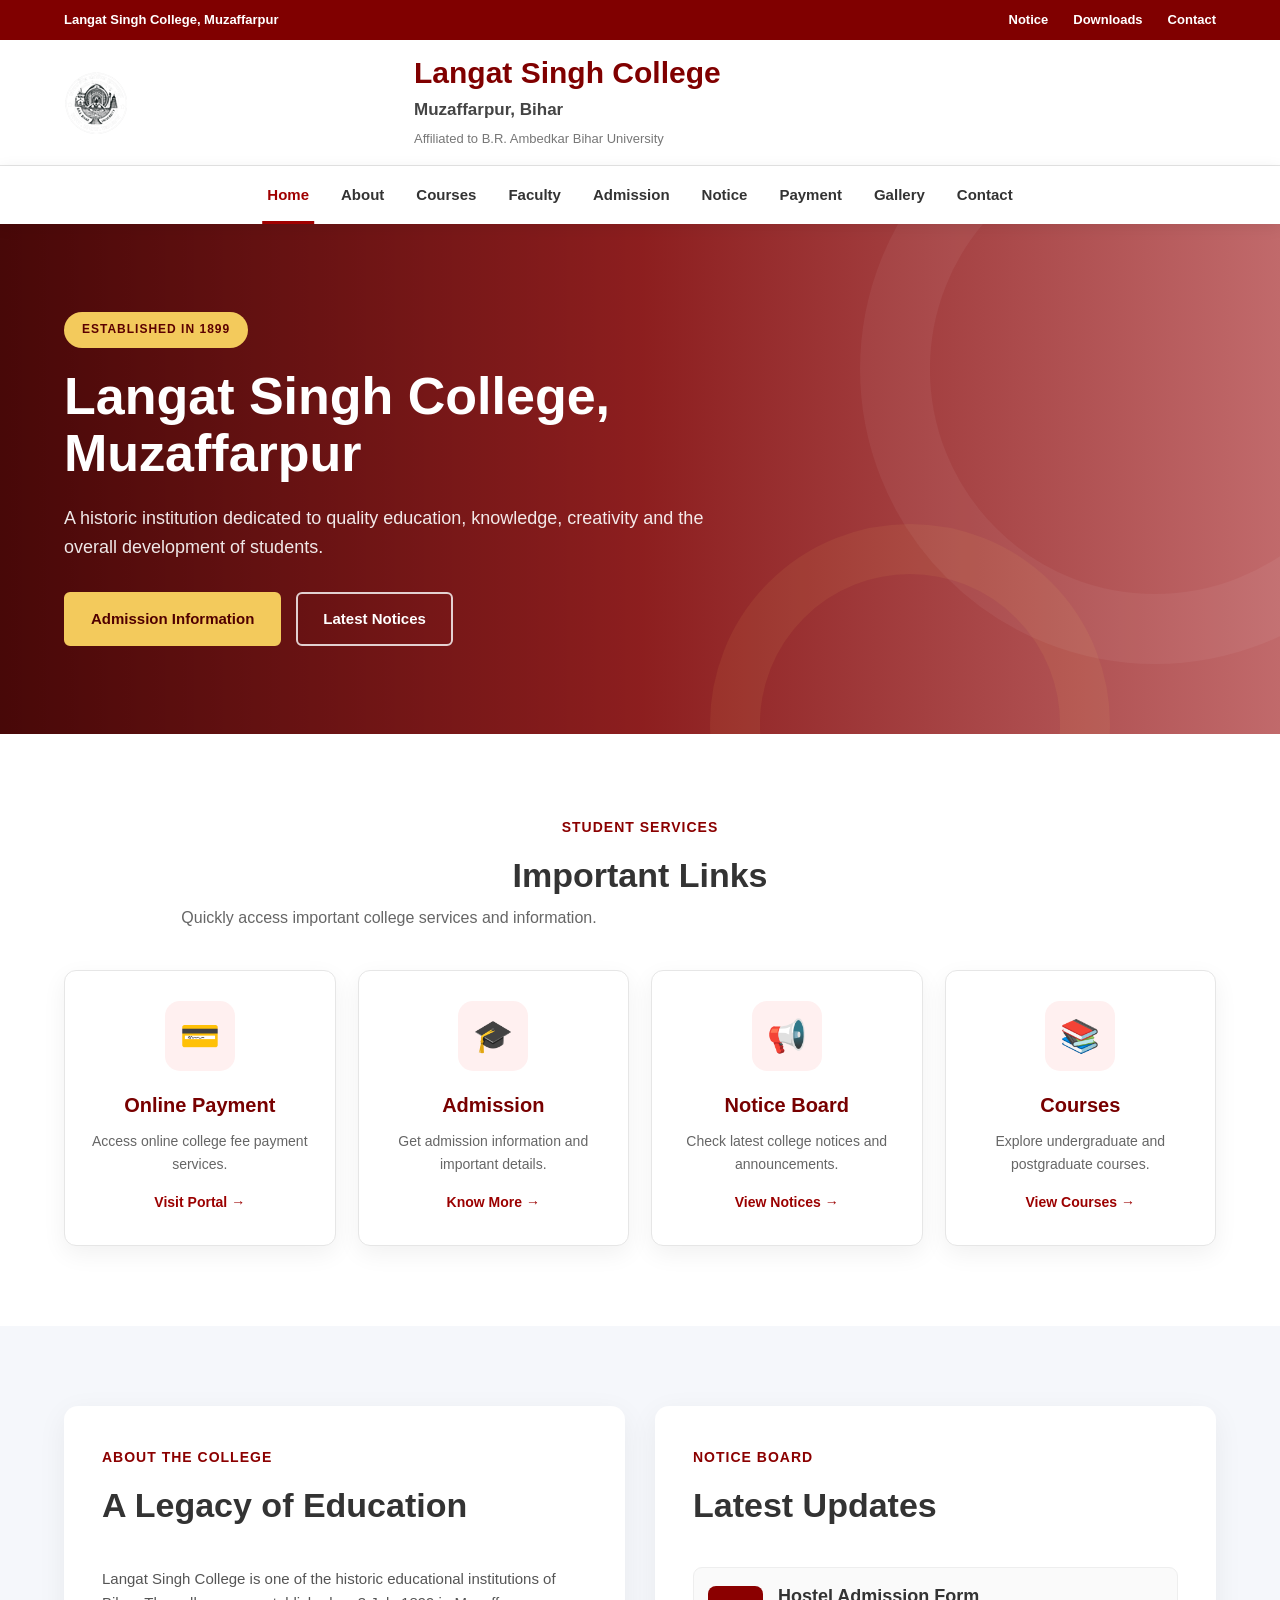
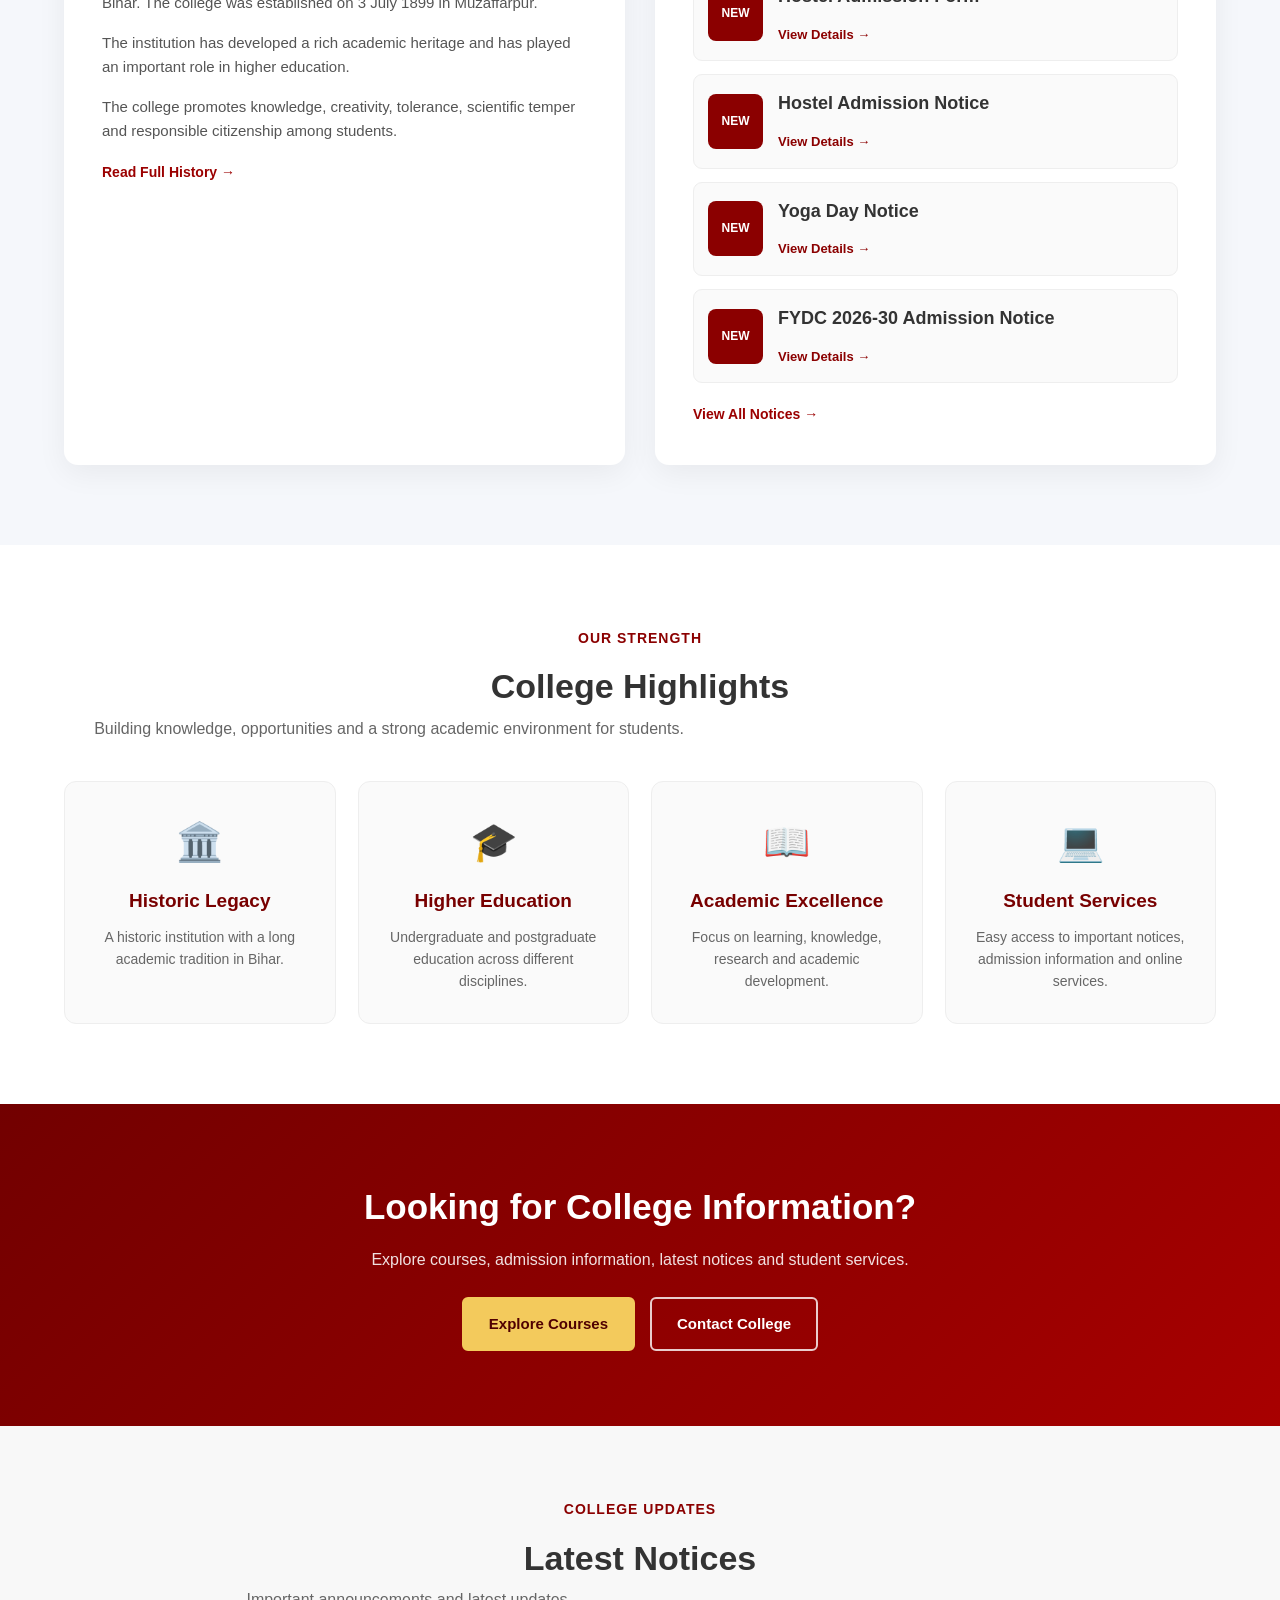
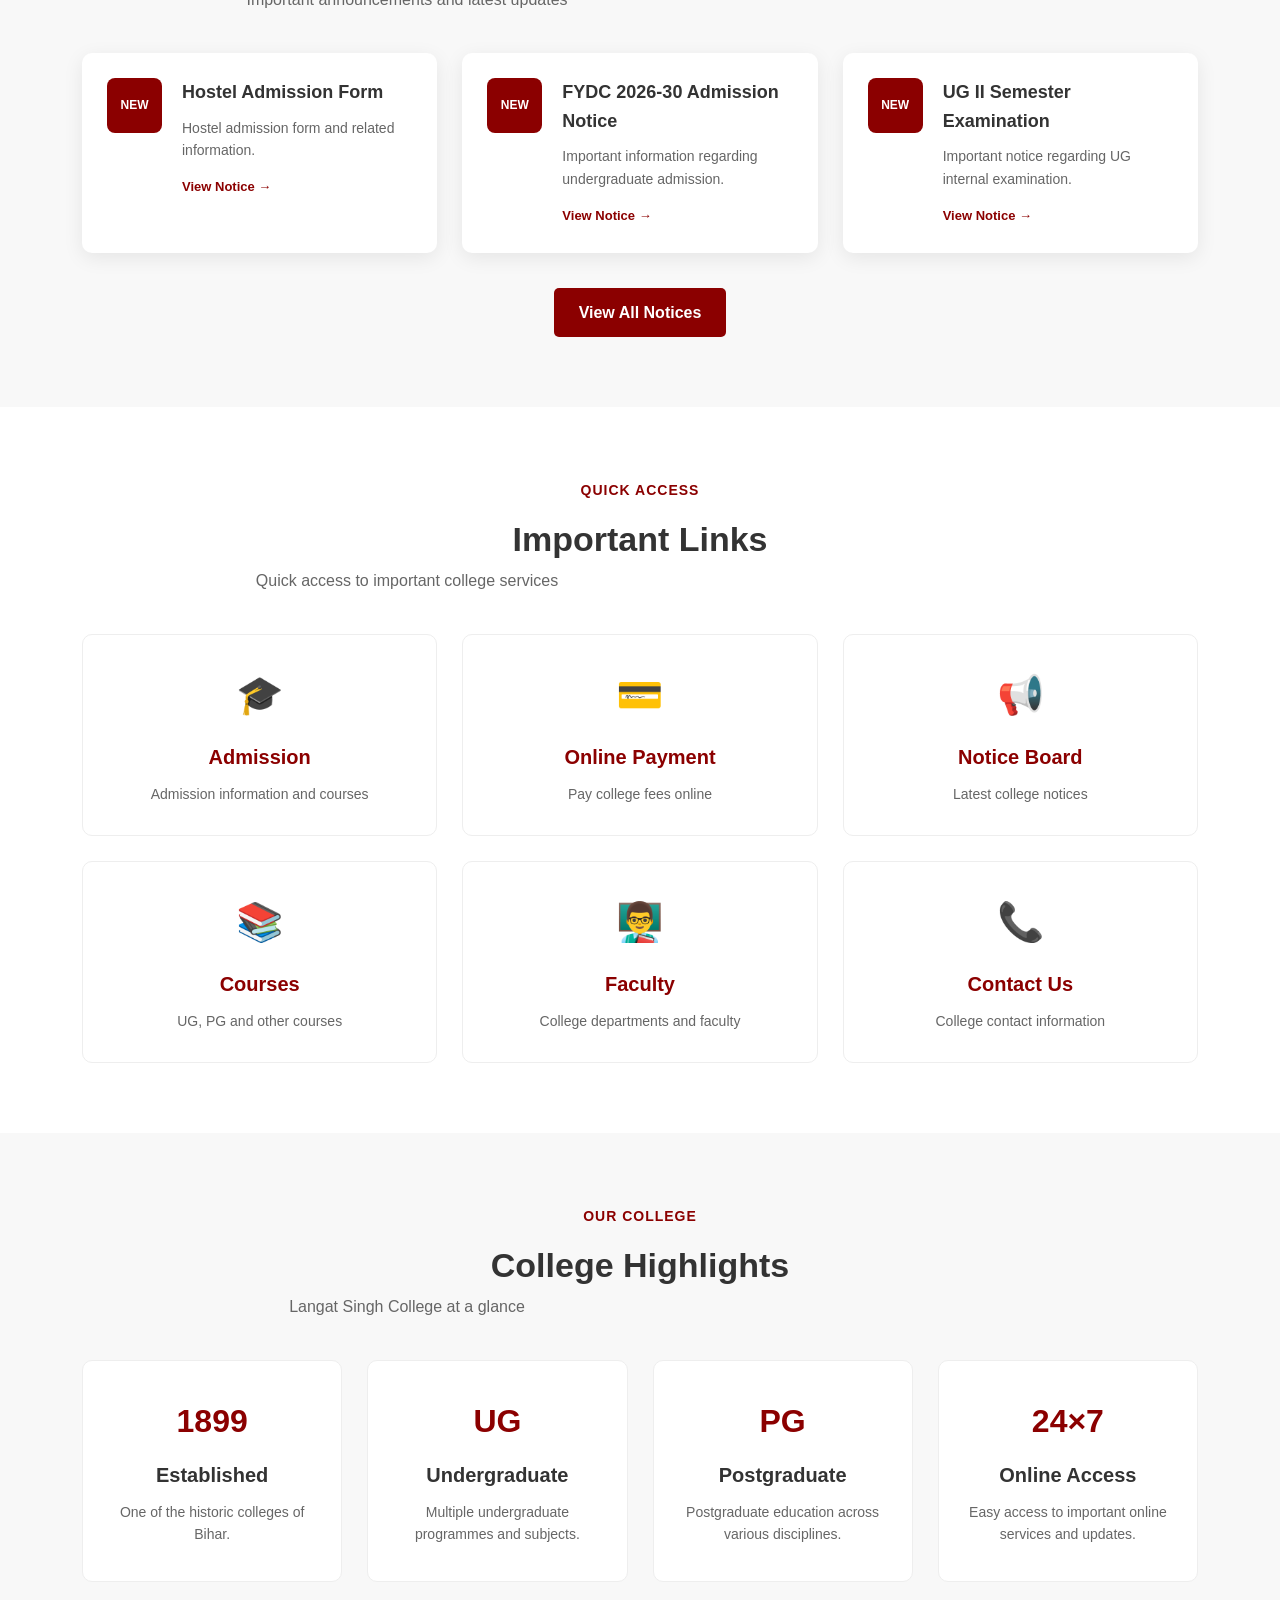
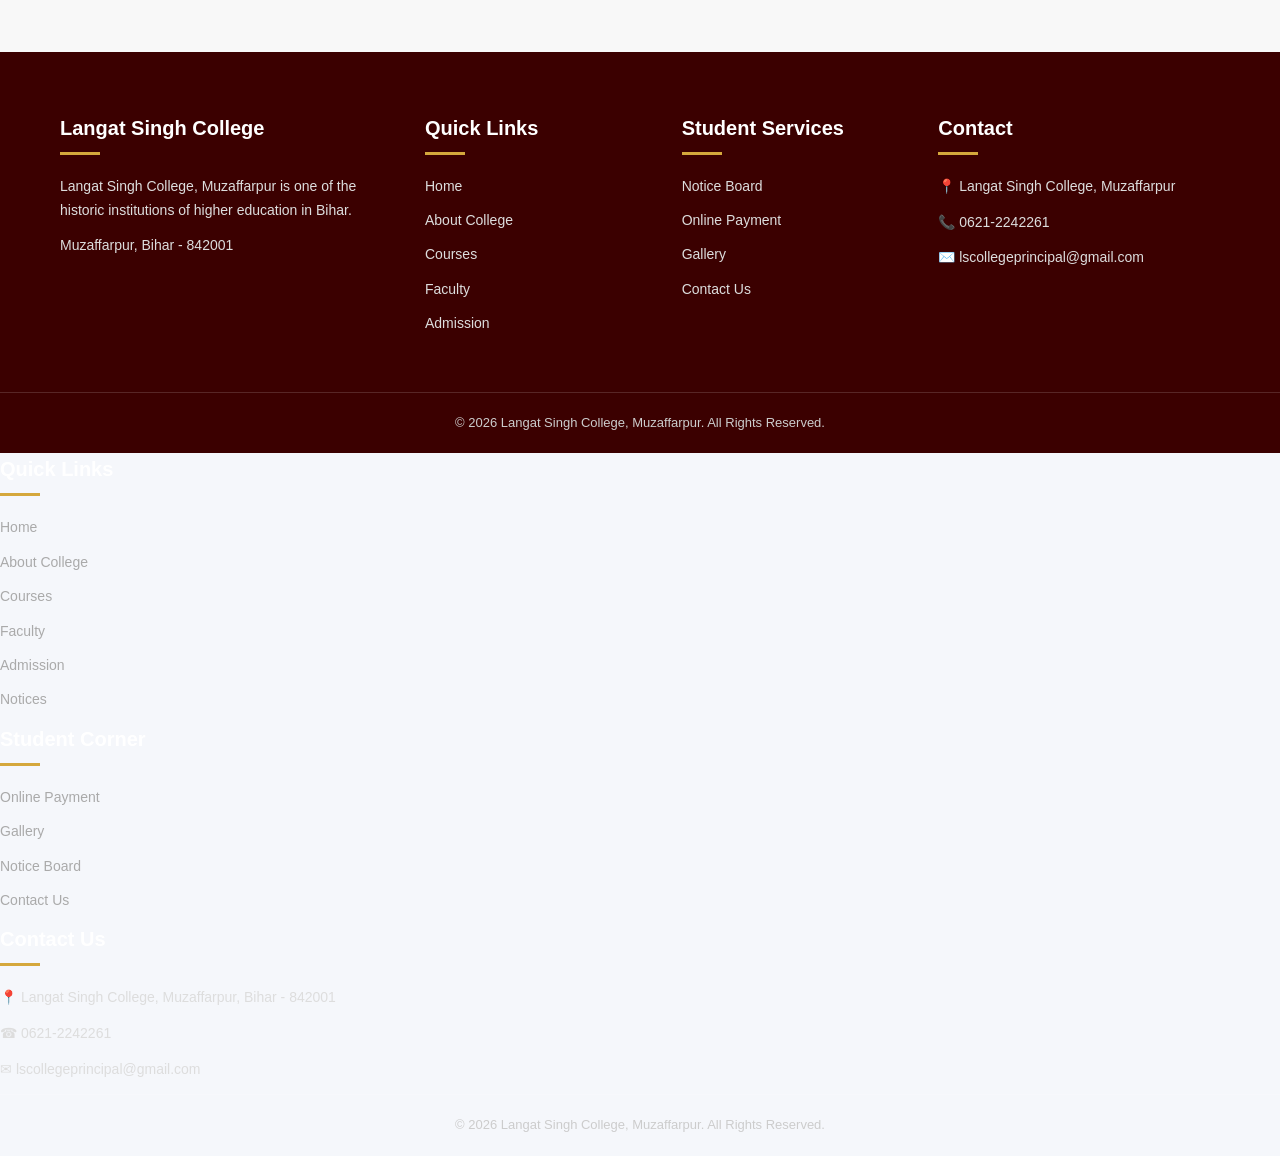
==== commit cfe5fc62: "Update index.html" ====
--- a/index.html
+++ b/index.html
@@ -43,7 +43,7 @@
         <div class="container header-content">
 
             <div class="college-logo">
-    <img src="images/logo.png" alt="Langat Singh College Logo">
+    <img src="logo.png" alt="Langat Singh College Logo">
 </div>
 
                 
